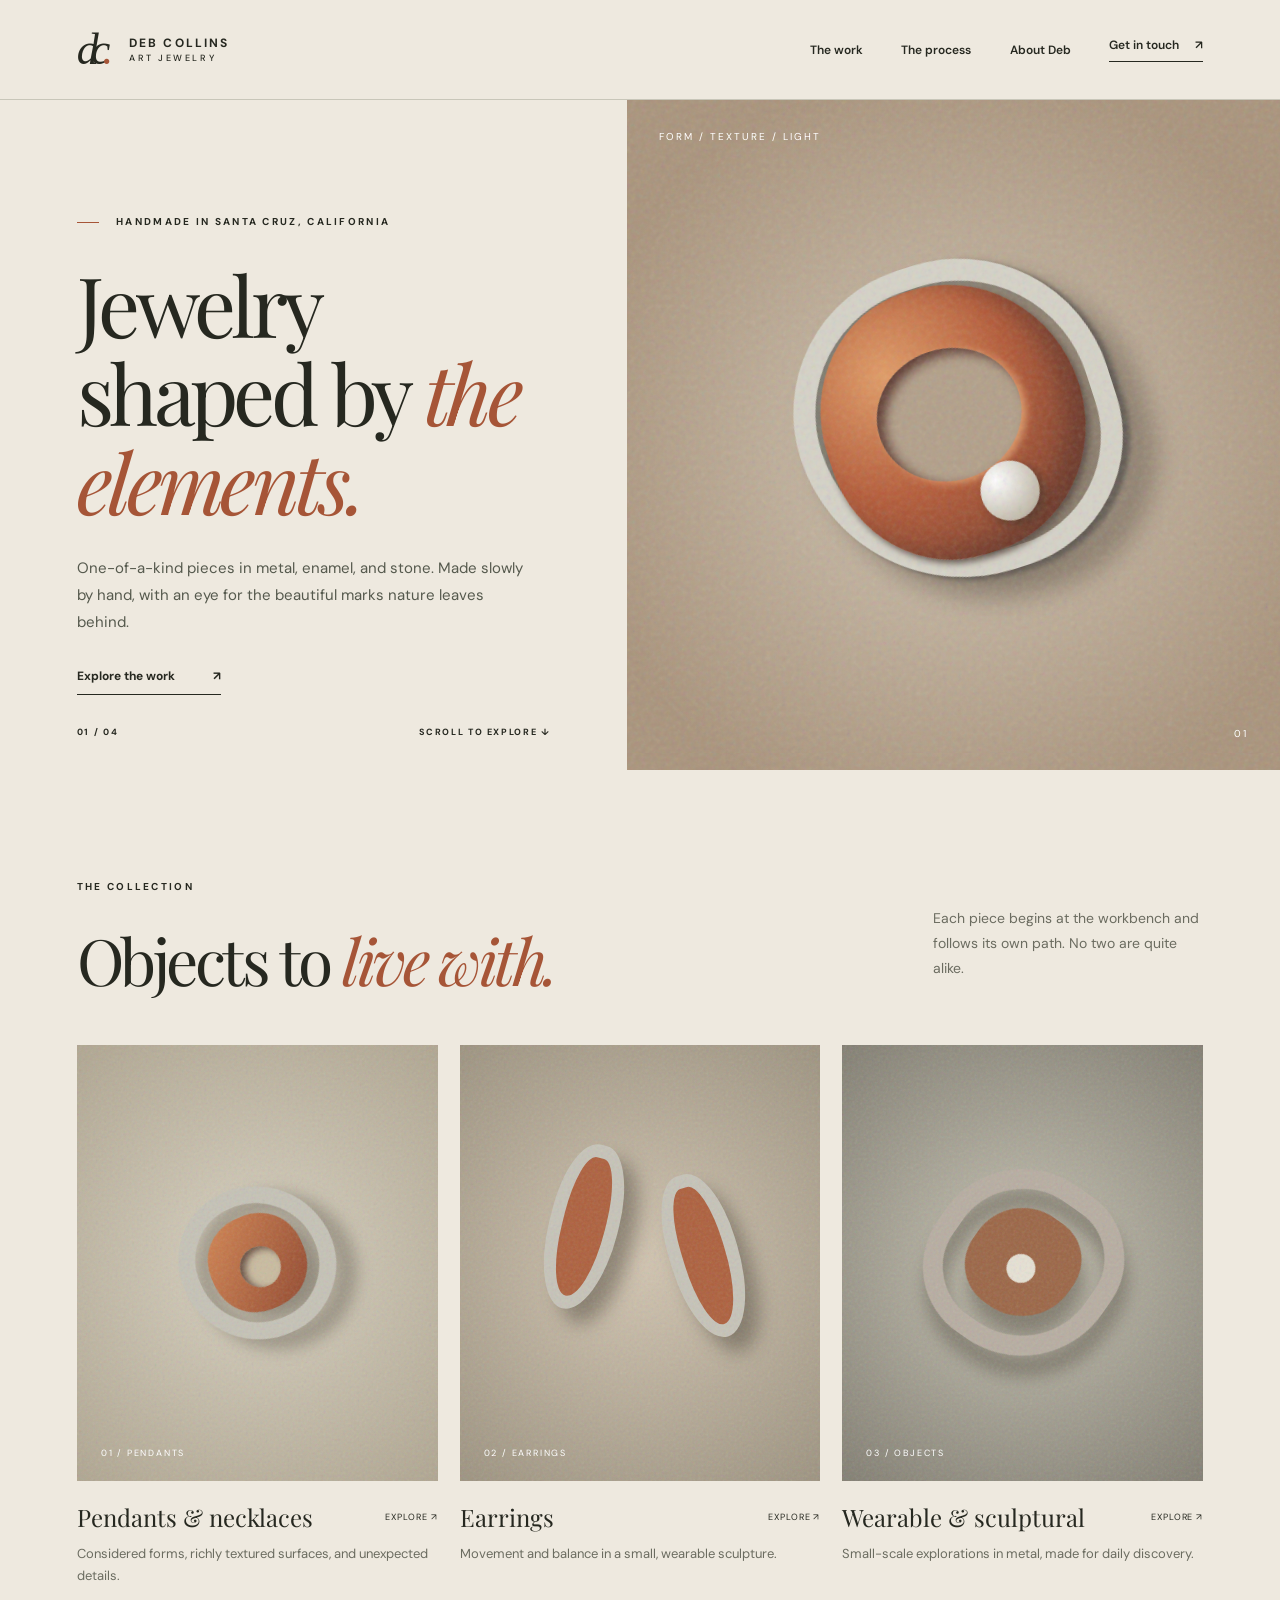
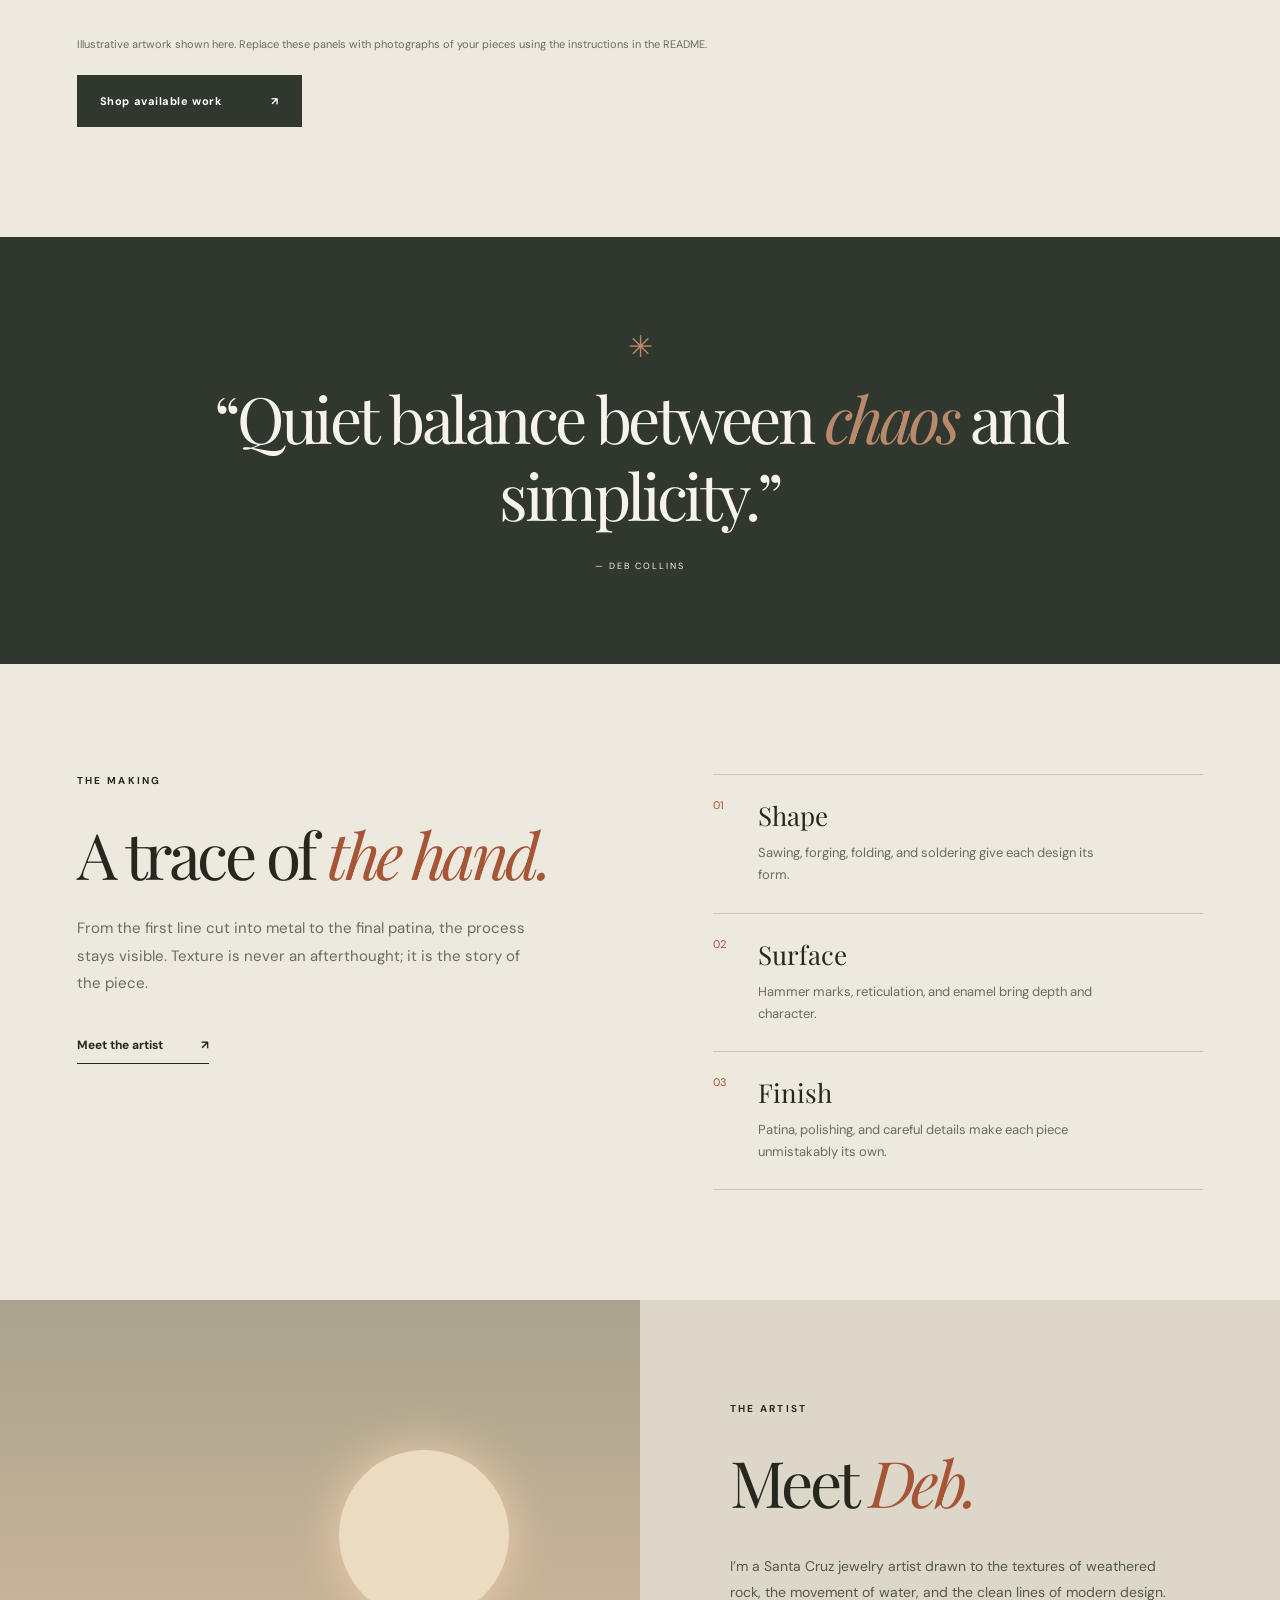
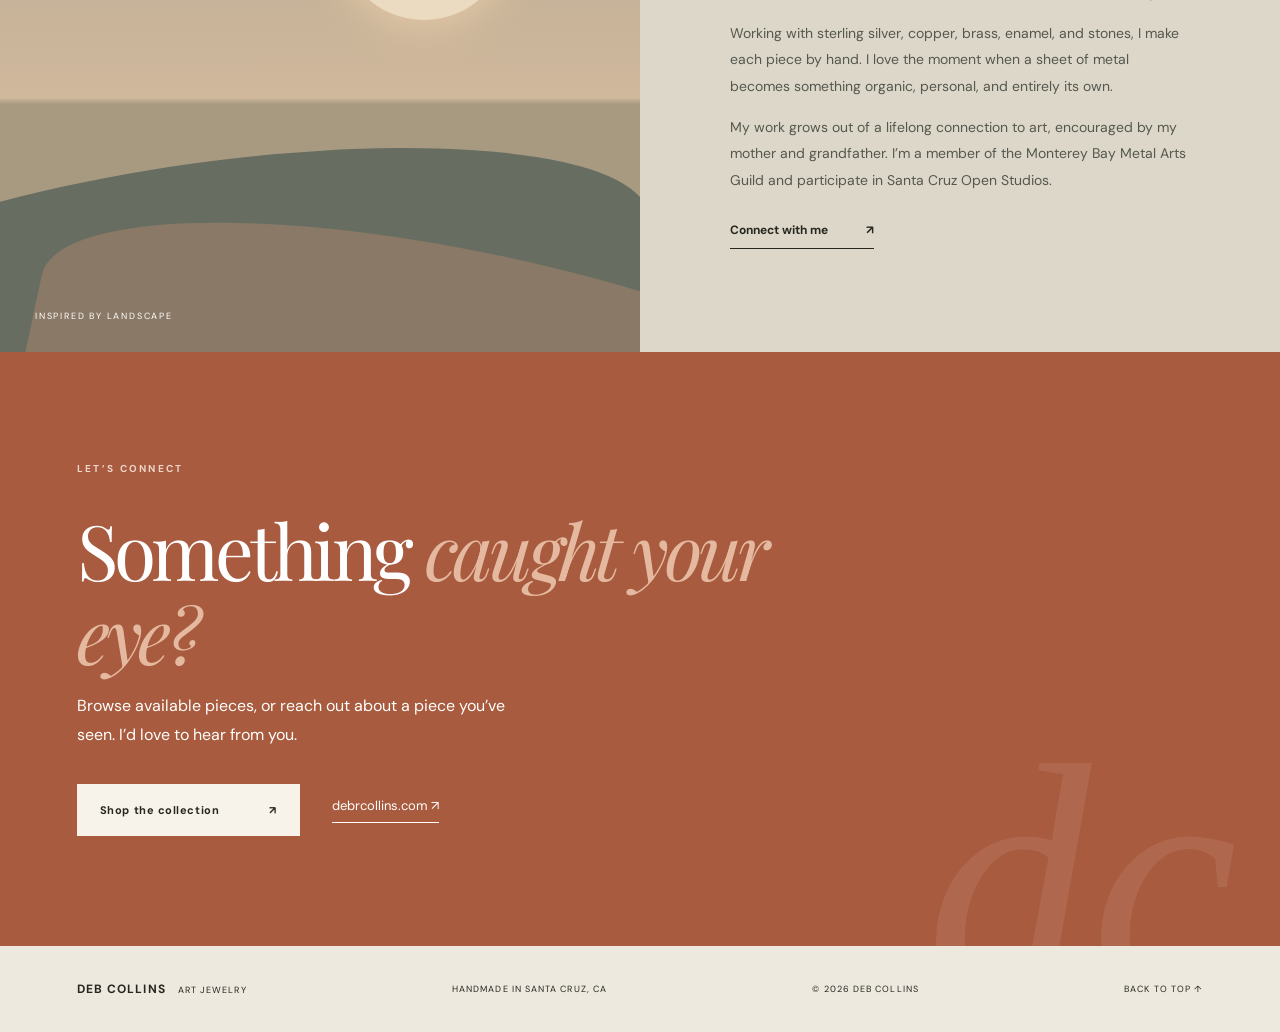
==== index.html @ 92c71ab5 "Add files via upload" ====
<!doctype html>
<html lang="en">
<head>
  <meta charset="utf-8">
  <meta name="viewport" content="width=device-width, initial-scale=1">
  <meta name="description" content="One-of-a-kind jewelry by Santa Cruz metalsmith Deb Collins. Hand-fabricated sterling silver, copper, brass, enamel, and stone.">
  <meta name="theme-color" content="#eee9df">
  <title>Deb Collins | Art Jewelry</title>
  <link rel="icon" href="assets/favicon.svg" type="image/svg+xml">
  <link rel="stylesheet" href="styles.css">
</head>
<body>
  <a class="skip" href="#main">Skip to content</a>
  <header class="site-header">
    <a class="brand" href="#top" aria-label="Deb Collins home"><span class="brand-mark">dc<span class="brand-dot">.</span></span><span class="brand-name">DEB COLLINS <small>ART JEWELRY</small></span></a>
    <button class="menu-toggle" type="button" aria-expanded="false" aria-controls="site-nav" aria-label="Open menu"><span></span><span></span></button>
    <nav id="site-nav" aria-label="Main navigation"><a href="#work">The work</a><a href="#process">The process</a><a href="#about">About Deb</a><a class="nav-contact" href="#contact">Get in touch <span aria-hidden="true">↗</span></a></nav>
  </header>

  <main id="main">
    <section id="top" class="hero" aria-labelledby="hero-title">
      <div class="hero-copy"><p class="eyebrow"><span class="tiny-line"></span> HANDMADE IN SANTA CRUZ, CALIFORNIA</p><h1 id="hero-title">Jewelry shaped by <em>the elements.</em></h1><p class="hero-description">One-of-a-kind pieces in metal, enamel, and stone. Made slowly by hand, with an eye for the beautiful marks nature leaves behind.</p><a class="text-link" href="#work">Explore the work <span aria-hidden="true">↗</span></a><div class="hero-index"><span>01 / 04</span><span>SCROLL TO EXPLORE ↓</span></div></div>
      <div class="hero-art" role="img" aria-label="Abstract illustration of a sculptural copper and silver pendant"><div class="art-caption">FORM / TEXTURE / LIGHT</div><div class="hero-sculpture"><span class="hero-ring"></span><span class="hero-disc"></span><span class="hero-cutout"></span><span class="hero-pearl"></span></div><span class="art-number">01</span></div>
    </section>

    <section id="work" class="work section-pad" aria-labelledby="work-title"><div class="section-heading"><div><p class="eyebrow">THE COLLECTION</p><h2 id="work-title">Objects to <em>live with.</em></h2></div><p>Each piece begins at the workbench and follows its own path. No two are quite alike.</p></div><div class="work-grid">
      <article class="work-card"><div class="work-image surface-one"><div class="jewel jewel-one" aria-hidden="true"><i></i><b></b></div><span class="image-label">01 / PENDANTS</span></div><div class="card-meta"><h3>Pendants & necklaces</h3><span>EXPLORE ↗</span></div><p>Considered forms, richly textured surfaces, and unexpected details.</p></article>
      <article class="work-card"><div class="work-image surface-two"><div class="jewel jewel-two" aria-hidden="true"><i></i><b></b></div><span class="image-label">02 / EARRINGS</span></div><div class="card-meta"><h3>Earrings</h3><span>EXPLORE ↗</span></div><p>Movement and balance in a small, wearable sculpture.</p></article>
      <article class="work-card"><div class="work-image surface-three"><div class="jewel jewel-three" aria-hidden="true"><i></i><b></b></div><span class="image-label">03 / OBJECTS</span></div><div class="card-meta"><h3>Wearable & sculptural</h3><span>EXPLORE ↗</span></div><p>Small-scale explorations in metal, made for daily discovery.</p></article>
    </div><p class="work-note">Illustrative artwork shown here. Replace these panels with photographs of your pieces using the instructions in the README.</p><a class="button button-dark" href="https://debrcollins.square.site/" target="_blank" rel="noopener noreferrer">Shop available work <span aria-hidden="true">↗</span></a></section>

    <section class="quote-band" aria-label="Artist perspective"><span class="asterisk" aria-hidden="true">✳</span><blockquote>“Quiet balance between <em>chaos</em> and simplicity.”</blockquote><span class="quote-credit">— DEB COLLINS</span></section>

    <section id="process" class="process section-pad" aria-labelledby="process-title"><div class="process-intro"><p class="eyebrow">THE MAKING</p><h2 id="process-title">A trace of <em>the hand.</em></h2><p>From the first line cut into metal to the final patina, the process stays visible. Texture is never an afterthought; it is the story of the piece.</p><a class="text-link" href="#about">Meet the artist <span aria-hidden="true">↗</span></a></div><div class="process-list"><div><span>01</span><h3>Shape</h3><p>Sawing, forging, folding, and soldering give each design its form.</p></div><div><span>02</span><h3>Surface</h3><p>Hammer marks, reticulation, and enamel bring depth and character.</p></div><div><span>03</span><h3>Finish</h3><p>Patina, polishing, and careful details make each piece unmistakably its own.</p></div></div></section>

    <section id="about" class="about" aria-labelledby="about-title"><div class="about-visual" role="img" aria-label="Abstract landscape inspired by the California coast"><div class="sun"></div><div class="land land-one"></div><div class="land land-two"></div><span>INSPIRED BY LANDSCAPE</span></div><div class="about-copy"><p class="eyebrow">THE ARTIST</p><h2 id="about-title">Meet <em>Deb.</em></h2><p>I’m a Santa Cruz jewelry artist drawn to the textures of weathered rock, the movement of water, and the clean lines of modern design.</p><p>Working with sterling silver, copper, brass, enamel, and stones, I make each piece by hand. I love the moment when a sheet of metal becomes something organic, personal, and entirely its own.</p><p>My work grows out of a lifelong connection to art, encouraged by my mother and grandfather. I’m a member of the Monterey Bay Metal Arts Guild and participate in Santa Cruz Open Studios.</p><a class="text-link" href="#contact">Connect with me <span aria-hidden="true">↗</span></a></div></section>

    <section id="contact" class="contact section-pad" aria-labelledby="contact-title"><p class="eyebrow">LET’S CONNECT</p><h2 id="contact-title">Something <em>caught your eye?</em></h2><p>Browse available pieces, or reach out about a piece you’ve seen. I’d love to hear from you.</p><div class="contact-actions"><a class="button button-light" href="https://debrcollins.square.site/" target="_blank" rel="noopener noreferrer">Shop the collection <span aria-hidden="true">↗</span></a><a class="contact-link" href="https://debrcollins.com/" target="_blank" rel="noopener noreferrer">debrcollins.com ↗</a></div><span class="contact-decor" aria-hidden="true">dc.</span></section>
  </main>
  <footer><a class="footer-brand" href="#top">DEB COLLINS <span>ART JEWELRY</span></a><span>HANDMADE IN SANTA CRUZ, CA</span><span>© <span id="year">2026</span> DEB COLLINS</span><a href="#top">BACK TO TOP ↑</a></footer>
  <script src="script.js" defer></script>
</body>
</html>
---- styles.css ----
@import url('https://fonts.googleapis.com/css2?family=DM+Sans:wght@400;500;600;700&family=Playfair+Display:ital,wght@0,400;0,500;1,400;1,500&display=swap');
:root{--paper:#eee9df;--cream:#f7f3eb;--ink:#262820;--muted:#6b6c60;--clay:#a65537;--dark:#30372e;--line:#c8c6b9}*{box-sizing:border-box}html{scroll-behavior:smooth}body{margin:0;background:var(--paper);color:var(--ink);font-family:'DM Sans',Arial,sans-serif}a{color:inherit;text-decoration:none}button{font:inherit}a:focus-visible,button:focus-visible{outline:3px solid var(--clay);outline-offset:4px}.skip{position:absolute;top:-100px;left:20px;background:white;padding:12px;z-index:20}.skip:focus{top:10px}.site-header{height:100px;display:flex;align-items:center;justify-content:space-between;padding:0 clamp(24px,6vw,100px);border-bottom:1px solid var(--line);position:relative;z-index:5}.brand{display:flex;align-items:center;gap:16px}.brand-mark{font-family:Georgia,serif;font-style:italic;font-size:44px;letter-spacing:-8px;line-height:1;padding-right:8px}.brand-dot{color:var(--clay)}.brand-name{font-size:12px;font-weight:700;letter-spacing:.17em;line-height:1.5}.brand-name small{display:block;font-size:9px;letter-spacing:.28em;font-weight:500}.site-header nav{display:flex;align-items:center;gap:clamp(20px,3vw,48px);font-size:12px;font-weight:600}.site-header nav a:hover,.text-link:hover{color:var(--clay)}.nav-contact{border-bottom:1px solid currentColor;padding-bottom:8px}.nav-contact span{margin-left:13px}.menu-toggle{display:none}.hero{min-height:670px;display:grid;grid-template-columns:49% 51%}.hero-copy{padding:clamp(70px,9vw,140px) clamp(24px,6vw,100px) 32px;display:flex;align-items:flex-start;flex-direction:column}.eyebrow{font-size:10px;font-weight:700;letter-spacing:.23em;margin:0 0 32px}.tiny-line{display:inline-block;width:22px;height:1px;background:var(--clay);vertical-align:middle;margin-right:13px}h1,h2,blockquote{font-family:'Playfair Display',Georgia,serif;font-weight:400;letter-spacing:-.055em}h1{font-size:clamp(58px,6.5vw,108px);line-height:1.06;margin:0 0 30px;max-width:750px}h1 em,h2 em,blockquote em{font-weight:400;color:var(--clay)}.hero-description{max-width:450px;line-height:1.8;font-size:15px;color:#55594d;margin:0 0 32px}.text-link{font-size:12px;font-weight:700;border-bottom:1px solid currentColor;padding-bottom:10px}.text-link span{margin-left:35px}.hero-index{margin-top:auto;width:100%;display:flex;justify-content:space-between;font-size:9px;letter-spacing:.18em;font-weight:700}.hero-art{background:#b9aa94;position:relative;overflow:hidden;min-height:650px;background-image:radial-gradient(circle at 50% 52%,#d0c4b2,#a9937b 80%)}.hero-art:after,.work-image:after{content:"";position:absolute;inset:0;opacity:.16;pointer-events:none;background-image:url("data:image/svg+xml,%3Csvg viewBox='0 0 200 200' xmlns='http://www.w3.org/2000/svg'%3E%3Cfilter id='n'%3E%3CfeTurbulence type='fractalNoise' baseFrequency='.65' numOctaves='3' stitchTiles='stitch'/%3E%3C/filter%3E%3Crect width='100%25' height='100%25' filter='url(%23n)'/%3E%3C/svg%3E")}.art-caption,.art-number{position:absolute;color:#fff;letter-spacing:.2em;font-size:10px;z-index:2}.art-caption{top:30px;left:32px}.art-number{right:32px;bottom:30px}.hero-sculpture{position:absolute;width:min(70%,500px);aspect-ratio:1;top:50%;left:50%;transform:translate(-50%,-48%) rotate(-18deg);filter:drop-shadow(18px 24px 14px #493e3280)}.hero-ring{position:absolute;width:70%;height:70%;border:22px solid #d5d2c7;border-radius:49% 51% 44% 56%;top:10%;left:17%;box-shadow:inset 5px 4px 8px #77776d,6px 5px 5px #615a52}.hero-disc{position:absolute;width:57%;height:60%;border-radius:48% 52% 50% 47%;background:radial-gradient(circle at 30% 27%,#e19b65,#b45a37 45%,#763d2b 87%);top:15%;left:23%;box-shadow:inset -18px -11px 25px #542b2480,2px 4px 7px #5a4b42}.hero-cutout{position:absolute;width:32%;height:29%;border-radius:50%;background:#b29f89;top:29%;left:35%;box-shadow:inset 6px 7px 12px #5b372e,4px 3px 8px #df9a69}.hero-pearl{position:absolute;width:13%;aspect-ratio:1;border-radius:50%;background:radial-gradient(circle at 32% 26%,#fff,#c2baaa 73%,#8c857b);top:57%;left:52%;box-shadow:4px 6px 8px #5b3828}.section-pad{padding:110px clamp(24px,6vw,100px)}.section-heading{display:flex;justify-content:space-between;align-items:end;gap:30px;margin-bottom:50px}.section-heading h2,.process h2,.about h2,.contact h2{font-size:clamp(47px,5vw,80px);line-height:1.1;margin:0}.section-heading>p{max-width:270px;line-height:1.8;color:var(--muted);font-size:14px}.work-grid{display:grid;grid-template-columns:repeat(3,1fr);gap:22px}.work-image{height:clamp(300px,34vw,490px);position:relative;overflow:hidden;display:grid;place-items:center}.surface-one{background:radial-gradient(circle,#d8d1c0,#afa590)}.surface-two{background:radial-gradient(circle,#d1c4b0,#9c927f)}.surface-three{background:radial-gradient(circle,#c6c2b2,#817d71)}.image-label{position:absolute;bottom:22px;left:24px;font-size:9px;letter-spacing:.2em;color:#fff;z-index:1}.jewel{position:relative;filter:drop-shadow(14px 15px 9px #3d372b70)}.jewel-one{width:43%;aspect-ratio:1;border:17px solid #c5c2b6;border-radius:47% 53% 48% 52%;transform:rotate(-24deg)}.jewel-one i{position:absolute;inset:10%;border-radius:46%;background:linear-gradient(135deg,#d48652,#8f442b)}.jewel-one b{position:absolute;top:37%;left:34%;width:34%;aspect-ratio:1;background:#c9bb9f;border-radius:50%;box-shadow:inset 4px 4px 7px #654b3e}.jewel-two{width:62%;height:55%;display:flex;justify-content:space-around}.jewel-two i,.jewel-two b{width:31%;height:70%;border:13px solid #c6c3b8;border-radius:48% 48% 55% 52%;transform:rotate(14deg);background:#ad5f3c}.jewel-two b{transform:rotate(-17deg) translateY(18%)}.jewel-three{width:52%;aspect-ratio:1;border:20px solid #b7ada1;border-radius:50% 40% 52% 42%;transform:rotate(35deg)}.jewel-three i{position:absolute;inset:13%;background:#9b6545;border-radius:50% 40% 52% 42%}.jewel-three b{position:absolute;width:20%;aspect-ratio:1;border-radius:50%;background:#e6e1d4;top:44%;left:41%}.card-meta{display:flex;justify-content:space-between;align-items:center;margin-top:20px;gap:8px}.card-meta h3{font-family:'Playfair Display',Georgia,serif;font-size:24px;font-weight:400;margin:0}.card-meta span{font-size:9px;letter-spacing:.1em;white-space:nowrap}.work-card>p{color:var(--muted);font-size:13px;line-height:1.7;margin:10px 0}.work-note{font-size:11px;color:var(--muted);margin:40px 0 24px}.button{display:inline-flex;gap:50px;align-items:center;justify-content:space-between;padding:19px 23px;font-size:11px;font-weight:700;letter-spacing:.05em;transition:transform .2s,background .2s}.button:hover{transform:translateY(-3px)}.button-dark{background:var(--dark);color:white}.quote-band{background:var(--dark);color:var(--cream);padding:90px 24px;text-align:center}.asterisk{font-size:30px;color:#bc8565}.quote-band blockquote{font-size:clamp(36px,5vw,72px);margin:14px auto 20px;max-width:900px;line-height:1.2}.quote-band em{color:#b8896a}.quote-credit{font-size:9px;letter-spacing:.22em}.process{display:grid;grid-template-columns:1fr 1fr;gap:13%}.process-intro>p:not(.eyebrow){max-width:460px;line-height:1.85;color:var(--muted);font-size:15px;margin:25px 0 35px}.process-list>div{display:grid;grid-template-columns:45px 1fr;border-bottom:1px solid var(--line);padding:23px 0 26px}.process-list>div:first-child{border-top:1px solid var(--line)}.process-list span{color:var(--clay);font-size:11px}.process-list h3{margin:0;font-family:'Playfair Display',Georgia,serif;font-size:26px;font-weight:400}.process-list p{grid-column:2;color:var(--muted);line-height:1.7;font-size:13px;max-width:340px;margin:9px 0 0}.about{display:grid;grid-template-columns:1fr 1fr;background:#ddd7c9;min-height:650px}.about-visual{position:relative;overflow:hidden;background:linear-gradient(#aaa38e 0%,#d0b89c 61%,#a79a81 62%)}.sun{position:absolute;width:170px;aspect-ratio:1;border-radius:50%;background:#ebdbc0;left:53%;top:23%;box-shadow:0 0 45px #edcfaa}.land{position:absolute;width:140%;height:35%;left:-20%;bottom:-8%;border-radius:50% 50% 0 0;transform:rotate(-8deg)}.land-one{background:#676e61;bottom:-6%;left:-38%}.land-two{background:#8b7967;bottom:-20%;left:5%;transform:rotate(12deg)}.about-visual span{position:absolute;bottom:30px;left:35px;color:white;letter-spacing:.2em;font-size:9px}.about-copy{padding:clamp(65px,8vw,120px) clamp(32px,7vw,110px)}.about-copy p:not(.eyebrow){font-size:14px;line-height:1.9;color:#55584e;max-width:490px}.about-copy h2{margin-bottom:35px}.about-copy .text-link{display:inline-block;margin-top:15px}.contact{position:relative;background:#a85b3e;color:#fff;overflow:hidden}.contact .eyebrow{color:#efd6ca}.contact h2{max-width:700px;font-size:clamp(55px,6vw,100px)}.contact h2 em{color:#e4b99f}.contact>p:not(.eyebrow){max-width:440px;line-height:1.8}.contact-actions{display:flex;gap:32px;align-items:center;margin-top:35px}.button-light{background:var(--cream);color:var(--ink)}.contact-link{font-size:13px;border-bottom:1px solid white;padding-bottom:8px}.contact-decor{position:absolute;font-family:Georgia,serif;font-size:330px;line-height:1;right:-40px;bottom:-100px;opacity:.08;font-style:italic;pointer-events:none}footer{display:flex;justify-content:space-between;align-items:center;gap:20px;padding:35px clamp(24px,6vw,100px);font-size:9px;letter-spacing:.12em;flex-wrap:wrap}footer a:hover{text-decoration:underline}.footer-brand{font-weight:700;font-size:12px}.footer-brand span{font-weight:400;font-size:9px;margin-left:8px}@media(max-width:850px){.site-header{height:78px}.menu-toggle{display:flex;width:42px;height:42px;background:none;border:0;flex-direction:column;justify-content:center;gap:6px;cursor:pointer}.menu-toggle span{height:2px;width:25px;background:var(--ink)}.site-header nav{display:none;position:absolute;top:78px;left:0;right:0;background:var(--paper);padding:25px;flex-direction:column;align-items:stretch;border-bottom:1px solid var(--line);gap:24px}.site-header nav.open{display:flex}.hero{grid-template-columns:1fr}.hero-copy{min-height:575px}.hero-art{min-height:510px}.work-grid{grid-template-columns:repeat(2,1fr)}.work-card:last-child{grid-column:1/-1;max-width:calc(50% - 11px)}.process{gap:8%}.about-copy{padding:65px 35px}}@media(max-width:600px){.site-header{padding:0 22px}.hero-copy{min-height:565px;padding:75px 25px 25px}.hero-art{min-height:430px}.hero-ring{border-width:15px}.section-pad{padding:75px 24px}.section-heading{display:block}.section-heading>p{margin-top:20px}.work-grid{display:block}.work-card{margin-bottom:36px}.work-card:last-child{max-width:none}.work-image{height:390px}.process,.about{grid-template-columns:1fr}.process-list{margin-top:45px}.about-visual{min-height:420px}.about-copy{padding:75px 25px}.contact-actions{align-items:flex-start;flex-direction:column;gap:24px}.contact-decor{font-size:200px;right:-30px;bottom:-60px}footer{display:grid;grid-template-columns:1fr 1fr;gap:26px}.hero-index{font-size:8px}}@media(prefers-reduced-motion:reduce){html{scroll-behavior:auto}.button{transition:none}}
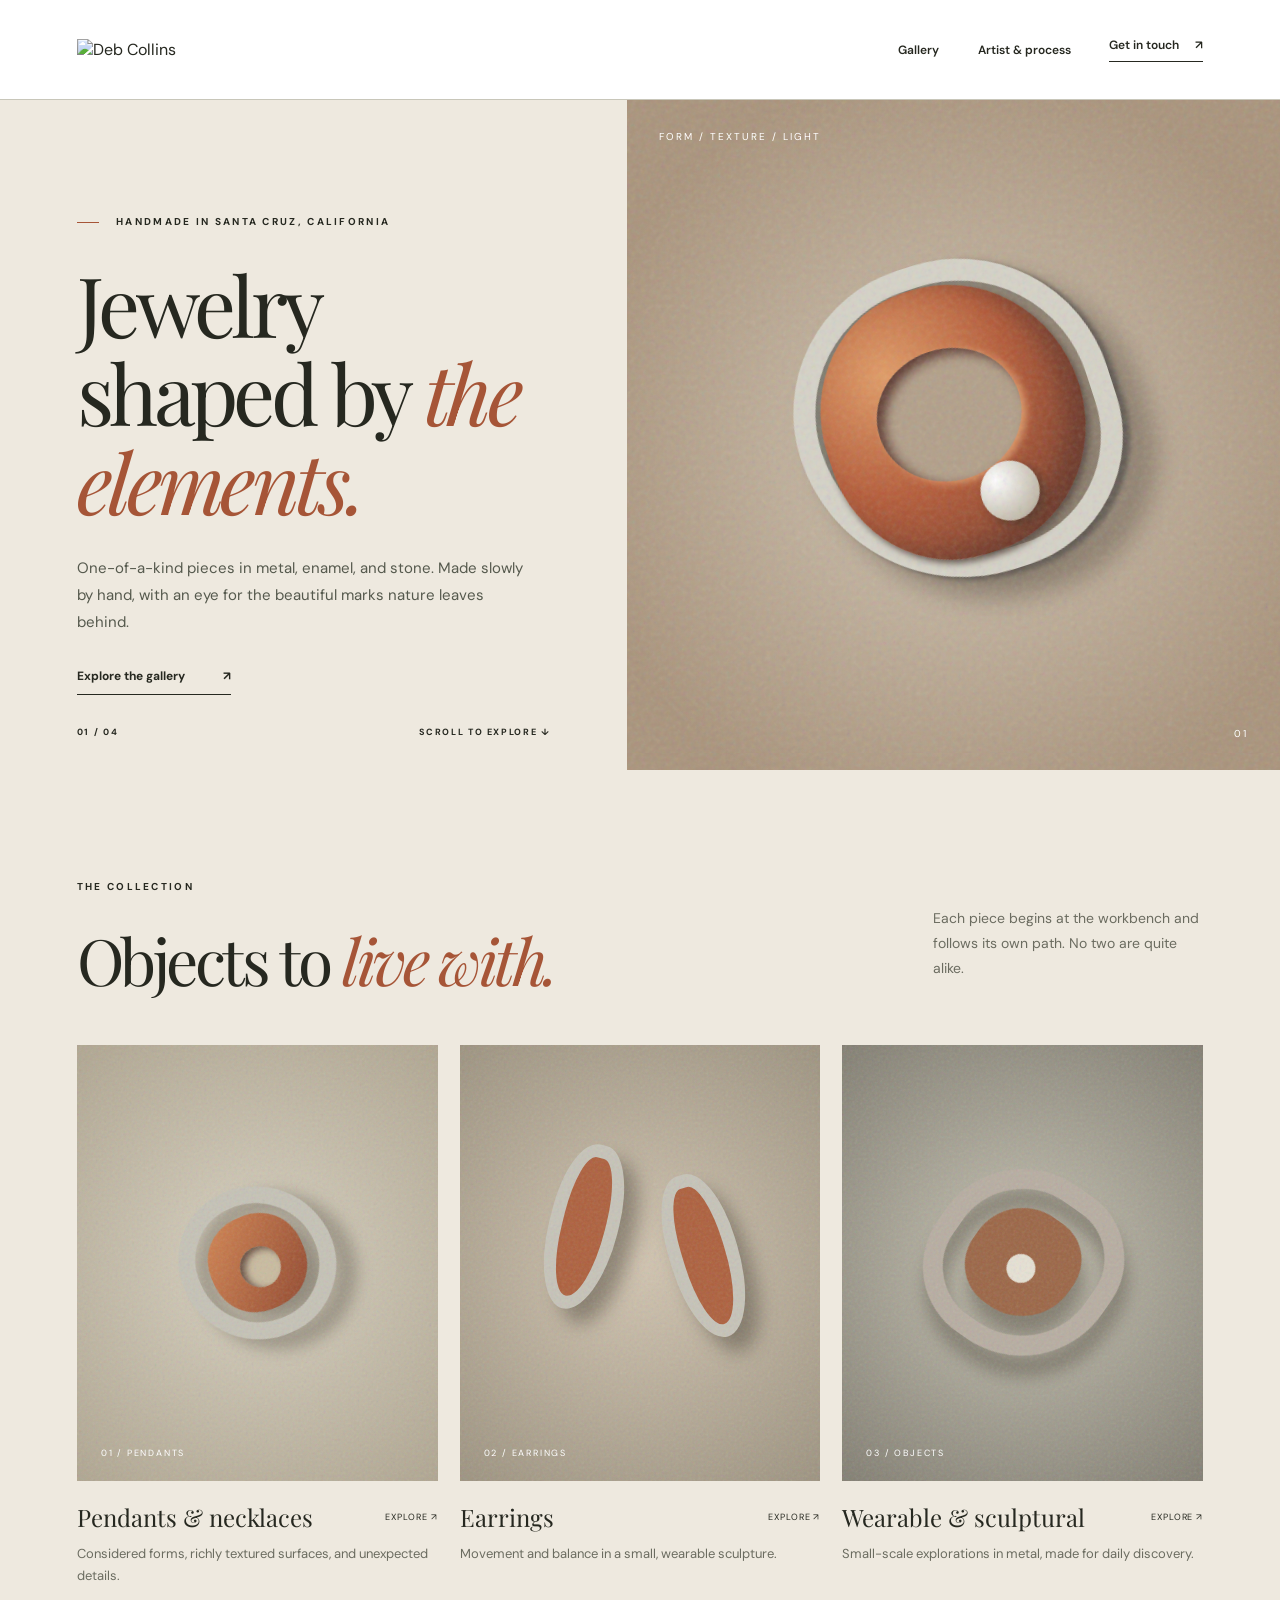
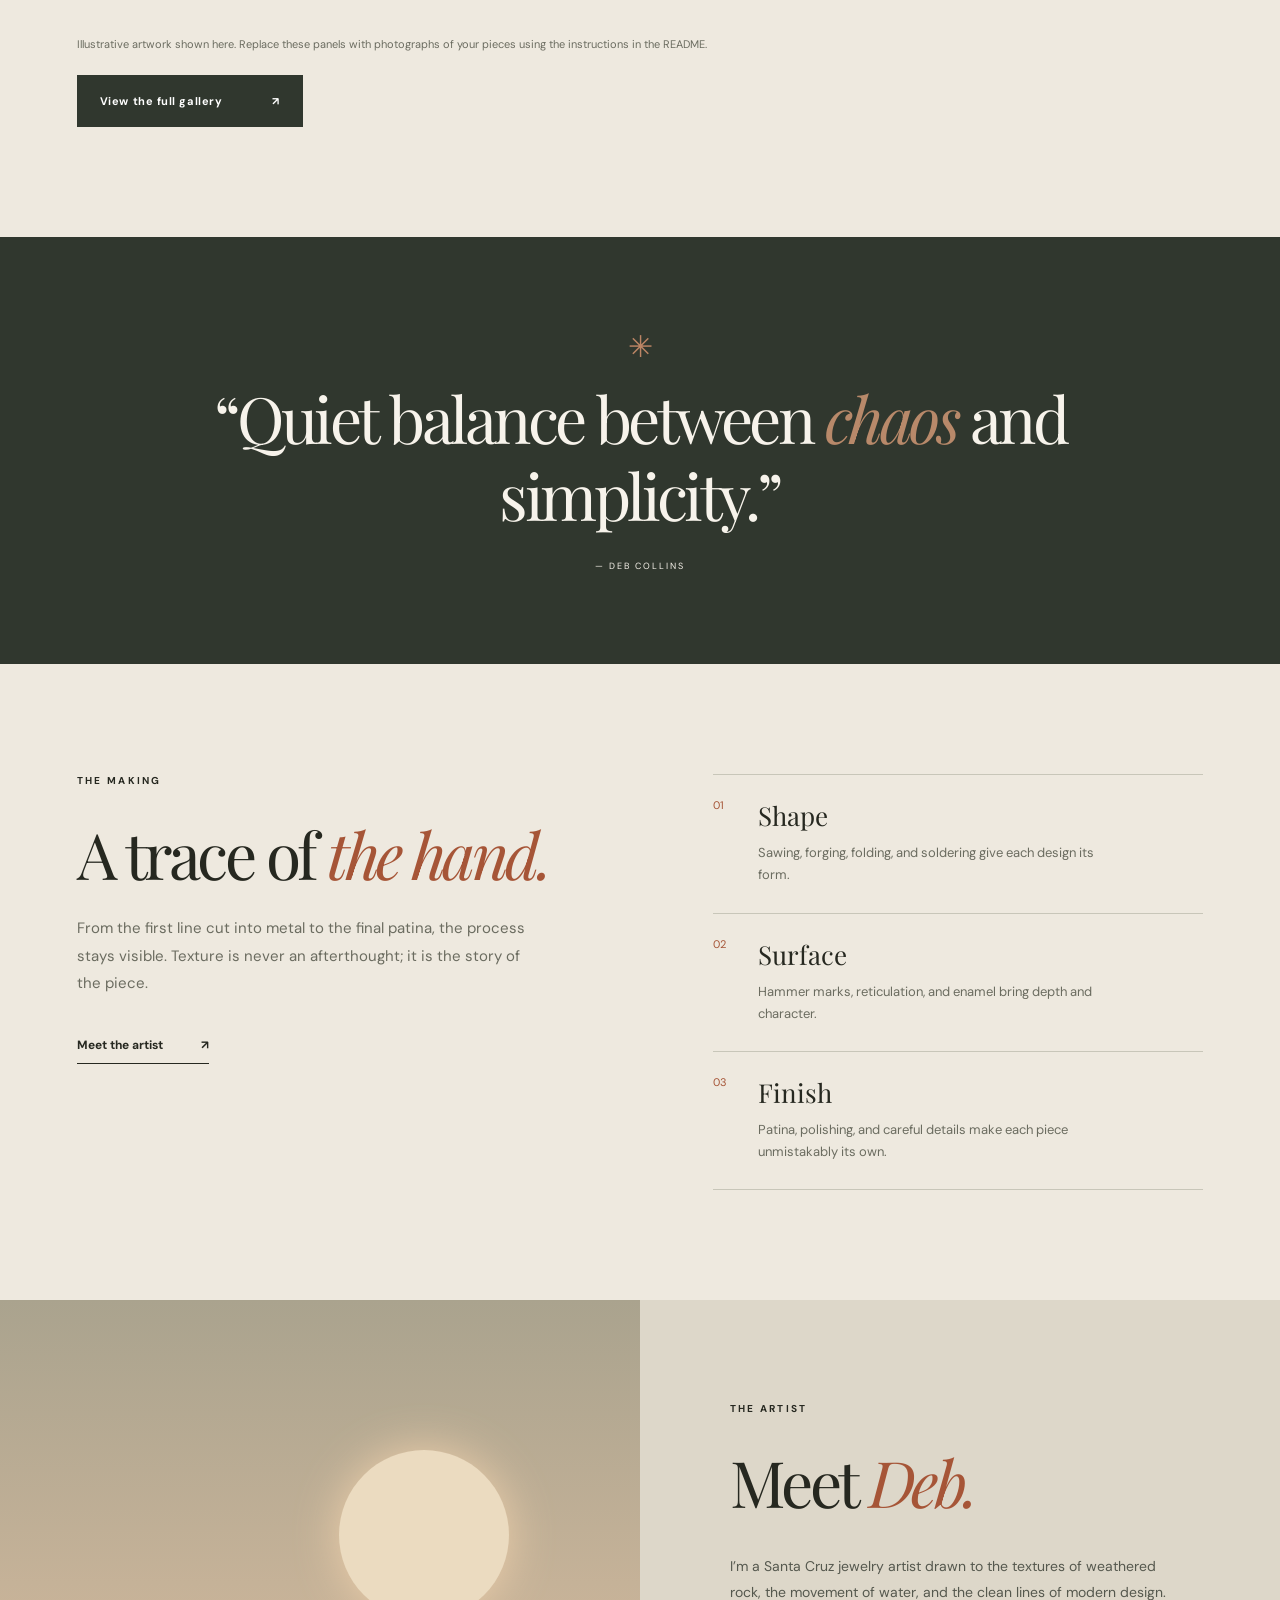
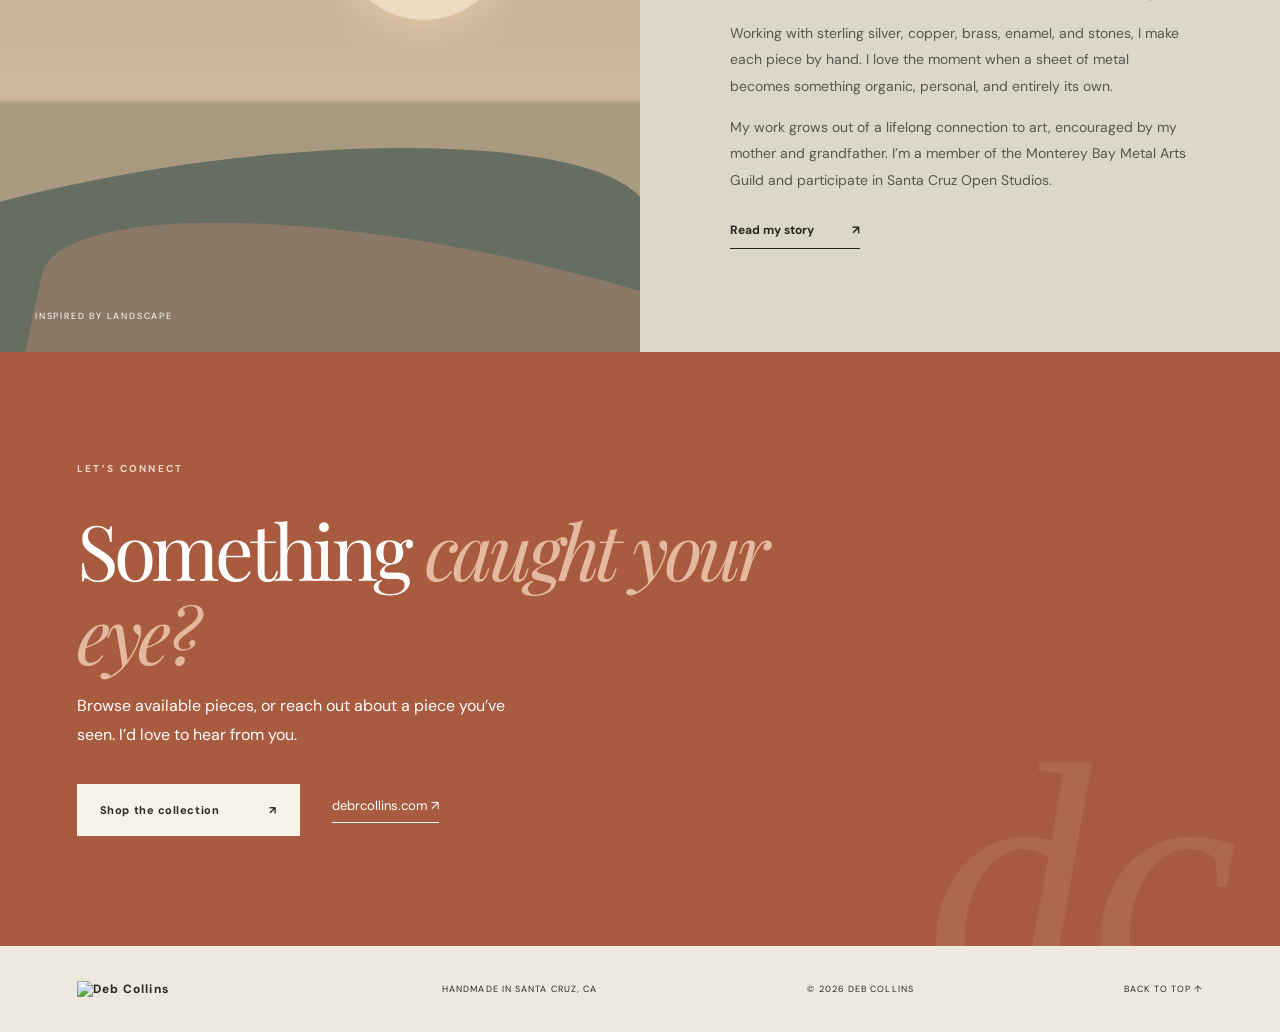
==== commit 86f00dba: "Add files via upload" ====
--- a/index.html
+++ b/index.html
@@ -6,20 +6,20 @@
   <meta name="description" content="One-of-a-kind jewelry by Santa Cruz metalsmith Deb Collins. Hand-fabricated sterling silver, copper, brass, enamel, and stone.">
   <meta name="theme-color" content="#eee9df">
   <title>Deb Collins | Art Jewelry</title>
-  <link rel="icon" href="assets/favicon.svg" type="image/svg+xml">
+  <link rel="icon" href="assets/logo.png" type="image/png">
   <link rel="stylesheet" href="styles.css">
 </head>
 <body>
   <a class="skip" href="#main">Skip to content</a>
   <header class="site-header">
-    <a class="brand" href="#top" aria-label="Deb Collins home"><span class="brand-mark">dc<span class="brand-dot">.</span></span><span class="brand-name">DEB COLLINS <small>ART JEWELRY</small></span></a>
+    <a class="brand" href="#top" aria-label="Deb Collins home"><img class="brand-logo" src="assets/longlog.png" alt="Deb Collins"></a>
     <button class="menu-toggle" type="button" aria-expanded="false" aria-controls="site-nav" aria-label="Open menu"><span></span><span></span></button>
-    <nav id="site-nav" aria-label="Main navigation"><a href="#work">The work</a><a href="#process">The process</a><a href="#about">About Deb</a><a class="nav-contact" href="#contact">Get in touch <span aria-hidden="true">↗</span></a></nav>
+    <nav id="site-nav" aria-label="Main navigation"><a href="gallery.html">Gallery</a><a href="artist.html">Artist &amp; process</a><a class="nav-contact" href="#contact">Get in touch <span aria-hidden="true">↗</span></a></nav>
   </header>
 
   <main id="main">
     <section id="top" class="hero" aria-labelledby="hero-title">
-      <div class="hero-copy"><p class="eyebrow"><span class="tiny-line"></span> HANDMADE IN SANTA CRUZ, CALIFORNIA</p><h1 id="hero-title">Jewelry shaped by <em>the elements.</em></h1><p class="hero-description">One-of-a-kind pieces in metal, enamel, and stone. Made slowly by hand, with an eye for the beautiful marks nature leaves behind.</p><a class="text-link" href="#work">Explore the work <span aria-hidden="true">↗</span></a><div class="hero-index"><span>01 / 04</span><span>SCROLL TO EXPLORE ↓</span></div></div>
+      <div class="hero-copy"><p class="eyebrow"><span class="tiny-line"></span> HANDMADE IN SANTA CRUZ, CALIFORNIA</p><h1 id="hero-title">Jewelry shaped by <em>the elements.</em></h1><p class="hero-description">One-of-a-kind pieces in metal, enamel, and stone. Made slowly by hand, with an eye for the beautiful marks nature leaves behind.</p><a class="text-link" href="gallery.html">Explore the gallery <span aria-hidden="true">↗</span></a><div class="hero-index"><span>01 / 04</span><span>SCROLL TO EXPLORE ↓</span></div></div>
       <div class="hero-art" role="img" aria-label="Abstract illustration of a sculptural copper and silver pendant"><div class="art-caption">FORM / TEXTURE / LIGHT</div><div class="hero-sculpture"><span class="hero-ring"></span><span class="hero-disc"></span><span class="hero-cutout"></span><span class="hero-pearl"></span></div><span class="art-number">01</span></div>
     </section>
 
@@ -27,17 +27,17 @@
       <article class="work-card"><div class="work-image surface-one"><div class="jewel jewel-one" aria-hidden="true"><i></i><b></b></div><span class="image-label">01 / PENDANTS</span></div><div class="card-meta"><h3>Pendants & necklaces</h3><span>EXPLORE ↗</span></div><p>Considered forms, richly textured surfaces, and unexpected details.</p></article>
       <article class="work-card"><div class="work-image surface-two"><div class="jewel jewel-two" aria-hidden="true"><i></i><b></b></div><span class="image-label">02 / EARRINGS</span></div><div class="card-meta"><h3>Earrings</h3><span>EXPLORE ↗</span></div><p>Movement and balance in a small, wearable sculpture.</p></article>
       <article class="work-card"><div class="work-image surface-three"><div class="jewel jewel-three" aria-hidden="true"><i></i><b></b></div><span class="image-label">03 / OBJECTS</span></div><div class="card-meta"><h3>Wearable & sculptural</h3><span>EXPLORE ↗</span></div><p>Small-scale explorations in metal, made for daily discovery.</p></article>
-    </div><p class="work-note">Illustrative artwork shown here. Replace these panels with photographs of your pieces using the instructions in the README.</p><a class="button button-dark" href="https://debrcollins.square.site/" target="_blank" rel="noopener noreferrer">Shop available work <span aria-hidden="true">↗</span></a></section>
+    </div><p class="work-note">Illustrative artwork shown here. Replace these panels with photographs of your pieces using the instructions in the README.</p><a class="button button-dark" href="gallery.html" target="_blank" rel="noopener noreferrer">View the full gallery <span aria-hidden="true">↗</span></a></section>
 
     <section class="quote-band" aria-label="Artist perspective"><span class="asterisk" aria-hidden="true">✳</span><blockquote>“Quiet balance between <em>chaos</em> and simplicity.”</blockquote><span class="quote-credit">— DEB COLLINS</span></section>
 
-    <section id="process" class="process section-pad" aria-labelledby="process-title"><div class="process-intro"><p class="eyebrow">THE MAKING</p><h2 id="process-title">A trace of <em>the hand.</em></h2><p>From the first line cut into metal to the final patina, the process stays visible. Texture is never an afterthought; it is the story of the piece.</p><a class="text-link" href="#about">Meet the artist <span aria-hidden="true">↗</span></a></div><div class="process-list"><div><span>01</span><h3>Shape</h3><p>Sawing, forging, folding, and soldering give each design its form.</p></div><div><span>02</span><h3>Surface</h3><p>Hammer marks, reticulation, and enamel bring depth and character.</p></div><div><span>03</span><h3>Finish</h3><p>Patina, polishing, and careful details make each piece unmistakably its own.</p></div></div></section>
+    <section id="process" class="process section-pad" aria-labelledby="process-title"><div class="process-intro"><p class="eyebrow">THE MAKING</p><h2 id="process-title">A trace of <em>the hand.</em></h2><p>From the first line cut into metal to the final patina, the process stays visible. Texture is never an afterthought; it is the story of the piece.</p><a class="text-link" href="artist.html">Meet the artist <span aria-hidden="true">↗</span></a></div><div class="process-list"><div><span>01</span><h3>Shape</h3><p>Sawing, forging, folding, and soldering give each design its form.</p></div><div><span>02</span><h3>Surface</h3><p>Hammer marks, reticulation, and enamel bring depth and character.</p></div><div><span>03</span><h3>Finish</h3><p>Patina, polishing, and careful details make each piece unmistakably its own.</p></div></div></section>
 
-    <section id="about" class="about" aria-labelledby="about-title"><div class="about-visual" role="img" aria-label="Abstract landscape inspired by the California coast"><div class="sun"></div><div class="land land-one"></div><div class="land land-two"></div><span>INSPIRED BY LANDSCAPE</span></div><div class="about-copy"><p class="eyebrow">THE ARTIST</p><h2 id="about-title">Meet <em>Deb.</em></h2><p>I’m a Santa Cruz jewelry artist drawn to the textures of weathered rock, the movement of water, and the clean lines of modern design.</p><p>Working with sterling silver, copper, brass, enamel, and stones, I make each piece by hand. I love the moment when a sheet of metal becomes something organic, personal, and entirely its own.</p><p>My work grows out of a lifelong connection to art, encouraged by my mother and grandfather. I’m a member of the Monterey Bay Metal Arts Guild and participate in Santa Cruz Open Studios.</p><a class="text-link" href="#contact">Connect with me <span aria-hidden="true">↗</span></a></div></section>
+    <section id="about" class="about" aria-labelledby="about-title"><div class="about-visual" role="img" aria-label="Abstract landscape inspired by the California coast"><div class="sun"></div><div class="land land-one"></div><div class="land land-two"></div><span>INSPIRED BY LANDSCAPE</span></div><div class="about-copy"><p class="eyebrow">THE ARTIST</p><h2 id="about-title">Meet <em>Deb.</em></h2><p>I’m a Santa Cruz jewelry artist drawn to the textures of weathered rock, the movement of water, and the clean lines of modern design.</p><p>Working with sterling silver, copper, brass, enamel, and stones, I make each piece by hand. I love the moment when a sheet of metal becomes something organic, personal, and entirely its own.</p><p>My work grows out of a lifelong connection to art, encouraged by my mother and grandfather. I’m a member of the Monterey Bay Metal Arts Guild and participate in Santa Cruz Open Studios.</p><a class="text-link" href="artist.html">Read my story <span aria-hidden="true">↗</span></a></div></section>
 
     <section id="contact" class="contact section-pad" aria-labelledby="contact-title"><p class="eyebrow">LET’S CONNECT</p><h2 id="contact-title">Something <em>caught your eye?</em></h2><p>Browse available pieces, or reach out about a piece you’ve seen. I’d love to hear from you.</p><div class="contact-actions"><a class="button button-light" href="https://debrcollins.square.site/" target="_blank" rel="noopener noreferrer">Shop the collection <span aria-hidden="true">↗</span></a><a class="contact-link" href="https://debrcollins.com/" target="_blank" rel="noopener noreferrer">debrcollins.com ↗</a></div><span class="contact-decor" aria-hidden="true">dc.</span></section>
   </main>
-  <footer><a class="footer-brand" href="#top">DEB COLLINS <span>ART JEWELRY</span></a><span>HANDMADE IN SANTA CRUZ, CA</span><span>© <span id="year">2026</span> DEB COLLINS</span><a href="#top">BACK TO TOP ↑</a></footer>
+  <footer><a class="footer-brand" href="#top"><img src="assets/longlog.png" alt="Deb Collins"></a><span>HANDMADE IN SANTA CRUZ, CA</span><span>© <span id="year">2026</span> DEB COLLINS</span><a href="#top">BACK TO TOP ↑</a></footer>
   <script src="script.js" defer></script>
 </body>
 </html>
--- a/styles.css
+++ b/styles.css
@@ -1,2 +1,4 @@
 @import url('https://fonts.googleapis.com/css2?family=DM+Sans:wght@400;500;600;700&family=Playfair+Display:ital,wght@0,400;0,500;1,400;1,500&display=swap');
 :root{--paper:#eee9df;--cream:#f7f3eb;--ink:#262820;--muted:#6b6c60;--clay:#a65537;--dark:#30372e;--line:#c8c6b9}*{box-sizing:border-box}html{scroll-behavior:smooth}body{margin:0;background:var(--paper);color:var(--ink);font-family:'DM Sans',Arial,sans-serif}a{color:inherit;text-decoration:none}button{font:inherit}a:focus-visible,button:focus-visible{outline:3px solid var(--clay);outline-offset:4px}.skip{position:absolute;top:-100px;left:20px;background:white;padding:12px;z-index:20}.skip:focus{top:10px}.site-header{height:100px;display:flex;align-items:center;justify-content:space-between;padding:0 clamp(24px,6vw,100px);border-bottom:1px solid var(--line);position:relative;z-index:5}.brand{display:flex;align-items:center;gap:16px}.brand-mark{font-family:Georgia,serif;font-style:italic;font-size:44px;letter-spacing:-8px;line-height:1;padding-right:8px}.brand-dot{color:var(--clay)}.brand-name{font-size:12px;font-weight:700;letter-spacing:.17em;line-height:1.5}.brand-name small{display:block;font-size:9px;letter-spacing:.28em;font-weight:500}.site-header nav{display:flex;align-items:center;gap:clamp(20px,3vw,48px);font-size:12px;font-weight:600}.site-header nav a:hover,.text-link:hover{color:var(--clay)}.nav-contact{border-bottom:1px solid currentColor;padding-bottom:8px}.nav-contact span{margin-left:13px}.menu-toggle{display:none}.hero{min-height:670px;display:grid;grid-template-columns:49% 51%}.hero-copy{padding:clamp(70px,9vw,140px) clamp(24px,6vw,100px) 32px;display:flex;align-items:flex-start;flex-direction:column}.eyebrow{font-size:10px;font-weight:700;letter-spacing:.23em;margin:0 0 32px}.tiny-line{display:inline-block;width:22px;height:1px;background:var(--clay);vertical-align:middle;margin-right:13px}h1,h2,blockquote{font-family:'Playfair Display',Georgia,serif;font-weight:400;letter-spacing:-.055em}h1{font-size:clamp(58px,6.5vw,108px);line-height:1.06;margin:0 0 30px;max-width:750px}h1 em,h2 em,blockquote em{font-weight:400;color:var(--clay)}.hero-description{max-width:450px;line-height:1.8;font-size:15px;color:#55594d;margin:0 0 32px}.text-link{font-size:12px;font-weight:700;border-bottom:1px solid currentColor;padding-bottom:10px}.text-link span{margin-left:35px}.hero-index{margin-top:auto;width:100%;display:flex;justify-content:space-between;font-size:9px;letter-spacing:.18em;font-weight:700}.hero-art{background:#b9aa94;position:relative;overflow:hidden;min-height:650px;background-image:radial-gradient(circle at 50% 52%,#d0c4b2,#a9937b 80%)}.hero-art:after,.work-image:after{content:"";position:absolute;inset:0;opacity:.16;pointer-events:none;background-image:url("data:image/svg+xml,%3Csvg viewBox='0 0 200 200' xmlns='http://www.w3.org/2000/svg'%3E%3Cfilter id='n'%3E%3CfeTurbulence type='fractalNoise' baseFrequency='.65' numOctaves='3' stitchTiles='stitch'/%3E%3C/filter%3E%3Crect width='100%25' height='100%25' filter='url(%23n)'/%3E%3C/svg%3E")}.art-caption,.art-number{position:absolute;color:#fff;letter-spacing:.2em;font-size:10px;z-index:2}.art-caption{top:30px;left:32px}.art-number{right:32px;bottom:30px}.hero-sculpture{position:absolute;width:min(70%,500px);aspect-ratio:1;top:50%;left:50%;transform:translate(-50%,-48%) rotate(-18deg);filter:drop-shadow(18px 24px 14px #493e3280)}.hero-ring{position:absolute;width:70%;height:70%;border:22px solid #d5d2c7;border-radius:49% 51% 44% 56%;top:10%;left:17%;box-shadow:inset 5px 4px 8px #77776d,6px 5px 5px #615a52}.hero-disc{position:absolute;width:57%;height:60%;border-radius:48% 52% 50% 47%;background:radial-gradient(circle at 30% 27%,#e19b65,#b45a37 45%,#763d2b 87%);top:15%;left:23%;box-shadow:inset -18px -11px 25px #542b2480,2px 4px 7px #5a4b42}.hero-cutout{position:absolute;width:32%;height:29%;border-radius:50%;background:#b29f89;top:29%;left:35%;box-shadow:inset 6px 7px 12px #5b372e,4px 3px 8px #df9a69}.hero-pearl{position:absolute;width:13%;aspect-ratio:1;border-radius:50%;background:radial-gradient(circle at 32% 26%,#fff,#c2baaa 73%,#8c857b);top:57%;left:52%;box-shadow:4px 6px 8px #5b3828}.section-pad{padding:110px clamp(24px,6vw,100px)}.section-heading{display:flex;justify-content:space-between;align-items:end;gap:30px;margin-bottom:50px}.section-heading h2,.process h2,.about h2,.contact h2{font-size:clamp(47px,5vw,80px);line-height:1.1;margin:0}.section-heading>p{max-width:270px;line-height:1.8;color:var(--muted);font-size:14px}.work-grid{display:grid;grid-template-columns:repeat(3,1fr);gap:22px}.work-image{height:clamp(300px,34vw,490px);position:relative;overflow:hidden;display:grid;place-items:center}.surface-one{background:radial-gradient(circle,#d8d1c0,#afa590)}.surface-two{background:radial-gradient(circle,#d1c4b0,#9c927f)}.surface-three{background:radial-gradient(circle,#c6c2b2,#817d71)}.image-label{position:absolute;bottom:22px;left:24px;font-size:9px;letter-spacing:.2em;color:#fff;z-index:1}.jewel{position:relative;filter:drop-shadow(14px 15px 9px #3d372b70)}.jewel-one{width:43%;aspect-ratio:1;border:17px solid #c5c2b6;border-radius:47% 53% 48% 52%;transform:rotate(-24deg)}.jewel-one i{position:absolute;inset:10%;border-radius:46%;background:linear-gradient(135deg,#d48652,#8f442b)}.jewel-one b{position:absolute;top:37%;left:34%;width:34%;aspect-ratio:1;background:#c9bb9f;border-radius:50%;box-shadow:inset 4px 4px 7px #654b3e}.jewel-two{width:62%;height:55%;display:flex;justify-content:space-around}.jewel-two i,.jewel-two b{width:31%;height:70%;border:13px solid #c6c3b8;border-radius:48% 48% 55% 52%;transform:rotate(14deg);background:#ad5f3c}.jewel-two b{transform:rotate(-17deg) translateY(18%)}.jewel-three{width:52%;aspect-ratio:1;border:20px solid #b7ada1;border-radius:50% 40% 52% 42%;transform:rotate(35deg)}.jewel-three i{position:absolute;inset:13%;background:#9b6545;border-radius:50% 40% 52% 42%}.jewel-three b{position:absolute;width:20%;aspect-ratio:1;border-radius:50%;background:#e6e1d4;top:44%;left:41%}.card-meta{display:flex;justify-content:space-between;align-items:center;margin-top:20px;gap:8px}.card-meta h3{font-family:'Playfair Display',Georgia,serif;font-size:24px;font-weight:400;margin:0}.card-meta span{font-size:9px;letter-spacing:.1em;white-space:nowrap}.work-card>p{color:var(--muted);font-size:13px;line-height:1.7;margin:10px 0}.work-note{font-size:11px;color:var(--muted);margin:40px 0 24px}.button{display:inline-flex;gap:50px;align-items:center;justify-content:space-between;padding:19px 23px;font-size:11px;font-weight:700;letter-spacing:.05em;transition:transform .2s,background .2s}.button:hover{transform:translateY(-3px)}.button-dark{background:var(--dark);color:white}.quote-band{background:var(--dark);color:var(--cream);padding:90px 24px;text-align:center}.asterisk{font-size:30px;color:#bc8565}.quote-band blockquote{font-size:clamp(36px,5vw,72px);margin:14px auto 20px;max-width:900px;line-height:1.2}.quote-band em{color:#b8896a}.quote-credit{font-size:9px;letter-spacing:.22em}.process{display:grid;grid-template-columns:1fr 1fr;gap:13%}.process-intro>p:not(.eyebrow){max-width:460px;line-height:1.85;color:var(--muted);font-size:15px;margin:25px 0 35px}.process-list>div{display:grid;grid-template-columns:45px 1fr;border-bottom:1px solid var(--line);padding:23px 0 26px}.process-list>div:first-child{border-top:1px solid var(--line)}.process-list span{color:var(--clay);font-size:11px}.process-list h3{margin:0;font-family:'Playfair Display',Georgia,serif;font-size:26px;font-weight:400}.process-list p{grid-column:2;color:var(--muted);line-height:1.7;font-size:13px;max-width:340px;margin:9px 0 0}.about{display:grid;grid-template-columns:1fr 1fr;background:#ddd7c9;min-height:650px}.about-visual{position:relative;overflow:hidden;background:linear-gradient(#aaa38e 0%,#d0b89c 61%,#a79a81 62%)}.sun{position:absolute;width:170px;aspect-ratio:1;border-radius:50%;background:#ebdbc0;left:53%;top:23%;box-shadow:0 0 45px #edcfaa}.land{position:absolute;width:140%;height:35%;left:-20%;bottom:-8%;border-radius:50% 50% 0 0;transform:rotate(-8deg)}.land-one{background:#676e61;bottom:-6%;left:-38%}.land-two{background:#8b7967;bottom:-20%;left:5%;transform:rotate(12deg)}.about-visual span{position:absolute;bottom:30px;left:35px;color:white;letter-spacing:.2em;font-size:9px}.about-copy{padding:clamp(65px,8vw,120px) clamp(32px,7vw,110px)}.about-copy p:not(.eyebrow){font-size:14px;line-height:1.9;color:#55584e;max-width:490px}.about-copy h2{margin-bottom:35px}.about-copy .text-link{display:inline-block;margin-top:15px}.contact{position:relative;background:#a85b3e;color:#fff;overflow:hidden}.contact .eyebrow{color:#efd6ca}.contact h2{max-width:700px;font-size:clamp(55px,6vw,100px)}.contact h2 em{color:#e4b99f}.contact>p:not(.eyebrow){max-width:440px;line-height:1.8}.contact-actions{display:flex;gap:32px;align-items:center;margin-top:35px}.button-light{background:var(--cream);color:var(--ink)}.contact-link{font-size:13px;border-bottom:1px solid white;padding-bottom:8px}.contact-decor{position:absolute;font-family:Georgia,serif;font-size:330px;line-height:1;right:-40px;bottom:-100px;opacity:.08;font-style:italic;pointer-events:none}footer{display:flex;justify-content:space-between;align-items:center;gap:20px;padding:35px clamp(24px,6vw,100px);font-size:9px;letter-spacing:.12em;flex-wrap:wrap}footer a:hover{text-decoration:underline}.footer-brand{font-weight:700;font-size:12px}.footer-brand span{font-weight:400;font-size:9px;margin-left:8px}@media(max-width:850px){.site-header{height:78px}.menu-toggle{display:flex;width:42px;height:42px;background:none;border:0;flex-direction:column;justify-content:center;gap:6px;cursor:pointer}.menu-toggle span{height:2px;width:25px;background:var(--ink)}.site-header nav{display:none;position:absolute;top:78px;left:0;right:0;background:var(--paper);padding:25px;flex-direction:column;align-items:stretch;border-bottom:1px solid var(--line);gap:24px}.site-header nav.open{display:flex}.hero{grid-template-columns:1fr}.hero-copy{min-height:575px}.hero-art{min-height:510px}.work-grid{grid-template-columns:repeat(2,1fr)}.work-card:last-child{grid-column:1/-1;max-width:calc(50% - 11px)}.process{gap:8%}.about-copy{padding:65px 35px}}@media(max-width:600px){.site-header{padding:0 22px}.hero-copy{min-height:565px;padding:75px 25px 25px}.hero-art{min-height:430px}.hero-ring{border-width:15px}.section-pad{padding:75px 24px}.section-heading{display:block}.section-heading>p{margin-top:20px}.work-grid{display:block}.work-card{margin-bottom:36px}.work-card:last-child{max-width:none}.work-image{height:390px}.process,.about{grid-template-columns:1fr}.process-list{margin-top:45px}.about-visual{min-height:420px}.about-copy{padding:75px 25px}.contact-actions{align-items:flex-start;flex-direction:column;gap:24px}.contact-decor{font-size:200px;right:-30px;bottom:-60px}footer{display:grid;grid-template-columns:1fr 1fr;gap:26px}.hero-index{font-size:8px}}@media(prefers-reduced-motion:reduce){html{scroll-behavior:auto}.button{transition:none}}
+/* Shared identity and interior pages */
+.site-header{background:#fff}.brand-logo{display:block;width:186px;height:auto}.footer-brand img{display:block;width:155px;height:auto}nav [aria-current="page"]{color:var(--clay);border-bottom:1px solid var(--clay);padding-bottom:8px}.page-hero{padding:95px clamp(24px,6vw,100px) 100px;background:#ddd6c7}.page-hero h1{max-width:900px;margin-bottom:24px}.page-hero>p:last-child{max-width:560px;line-height:1.8;color:#55594d}.gallery-section{background:var(--cream);padding-top:55px}.filter-group{display:flex;gap:30px;align-items:baseline;border-bottom:1px solid var(--line);padding:18px 0}.filter-label{min-width:70px;color:var(--clay);font-size:10px;font-weight:700;letter-spacing:.18em}.filter-options{display:flex;flex-wrap:wrap;gap:8px}.filter-options button{background:none;border:1px solid transparent;border-radius:30px;color:var(--muted);cursor:pointer;padding:10px 15px;font-size:12px}.filter-options button:hover{border-color:var(--line);color:var(--ink)}.filter-options button.active{background:var(--dark);color:#fff}.gallery-count{font-size:10px;color:var(--muted);letter-spacing:.12em;text-transform:uppercase;margin:30px 0 22px}.gallery-grid{display:grid;grid-template-columns:repeat(5,minmax(0,1fr));gap:38px 18px}.gallery-card{min-width:0}.gallery-visual{aspect-ratio:4/5;background:#d4cabb;overflow:hidden;position:relative}.gallery-visual img{width:100%;height:100%;object-fit:cover;display:block}.gallery-placeholder{background:linear-gradient(145deg,#ddd7ca,var(--placeholder-tone));display:grid;place-items:center}.gallery-placeholder>span:first-child{font-family:Georgia,serif;font-size:clamp(70px,10vw,145px);font-weight:400;color:#ffffffa8;transform:rotate(-25deg);line-height:1}.photo-note{position:absolute;bottom:15px;left:15px;font-size:8px;letter-spacing:.14em;color:#fff}.gallery-type{text-transform:uppercase;display:block;font-size:9px;font-weight:700;letter-spacing:.18em;color:var(--clay);margin-top:18px}.gallery-card h2{font-family:'Playfair Display',Georgia,serif;font-size:21px;line-height:1.2;letter-spacing:-.03em;font-weight:400;margin:8px 0}.gallery-card p{font-size:12px;line-height:1.65;color:var(--muted);margin:0 0 10px}.gallery-card .gallery-metals{font-size:10px;color:var(--ink);text-transform:capitalize}.gallery-empty{padding:60px 0;color:var(--muted)}.gallery-end{border-top:1px solid var(--line);margin-top:75px;padding-top:35px;display:flex;align-items:center;gap:35px;flex-wrap:wrap}.gallery-end p{font-family:'Playfair Display',Georgia,serif;font-size:25px;margin:0}.artist-page-hero{background:#b8af9d}.statement-section{display:grid;grid-template-columns:1fr 1fr;gap:10%}.statement-heading h2,.artist-process h2,.artist-close h2{font-size:clamp(45px,5vw,78px);font-family:'Playfair Display',Georgia,serif;font-weight:400;letter-spacing:-.05em;line-height:1.15;margin:0}.statement-copy p{font-size:15px;line-height:1.9;color:#56594e;margin:0 0 22px}.statement-copy .statement-signature{font-family:'Playfair Display',Georgia,serif;font-style:italic;font-size:25px;color:var(--clay);margin-top:30px}.artist-process{background:#dcd7c9;display:grid;grid-template-columns:1fr 1.1fr;gap:10%}.artist-process>div:first-child>p:last-child{max-width:470px;font-size:15px;line-height:1.8;color:var(--muted);margin-top:25px}.technique-grid{display:grid;grid-template-columns:1fr 1fr;gap:30px}.technique-grid article{border-top:1px solid #aead9d;padding-top:20px}.technique-grid span{font-size:9px;letter-spacing:.2em;color:var(--clay)}.technique-grid h3{font-family:'Playfair Display',Georgia,serif;font-size:26px;font-weight:400;margin:12px 0}.technique-grid p{font-size:13px;line-height:1.7;color:var(--muted)}.artist-close{background:var(--dark);color:white}.artist-close h2{max-width:800px}.artist-close h2 em{color:#ba8b6e}.artist-close>p:not(.eyebrow){font-size:15px;line-height:1.8;max-width:530px;margin:22px 0 32px}.artist-close .button-light{background:var(--cream)}@media(max-width:1050px){.gallery-grid{grid-template-columns:repeat(4,minmax(0,1fr))}}@media(max-width:800px){.gallery-grid{grid-template-columns:repeat(3,minmax(0,1fr))}.statement-section,.artist-process{grid-template-columns:1fr;gap:45px}}@media(max-width:600px){.site-header nav{background:#fff}.brand-logo{width:160px}.page-hero{padding:75px 24px}.gallery-section{padding-top:35px}.filter-group{display:block}.filter-label{display:block;margin-bottom:10px}.filter-options{gap:3px}.filter-options button{padding:9px 12px}.gallery-grid{grid-template-columns:repeat(2,minmax(0,1fr));gap:33px 13px}.gallery-card h2{font-size:19px}.gallery-card p{font-size:11px}.gallery-visual{aspect-ratio:4/5}.gallery-placeholder>span:first-child{font-size:80px}.photo-note{font-size:7px}.technique-grid{grid-template-columns:1fr 1fr;gap:20px}.footer-brand img{width:130px}}@media(max-width:360px){.gallery-grid,.technique-grid{grid-template-columns:1fr}}
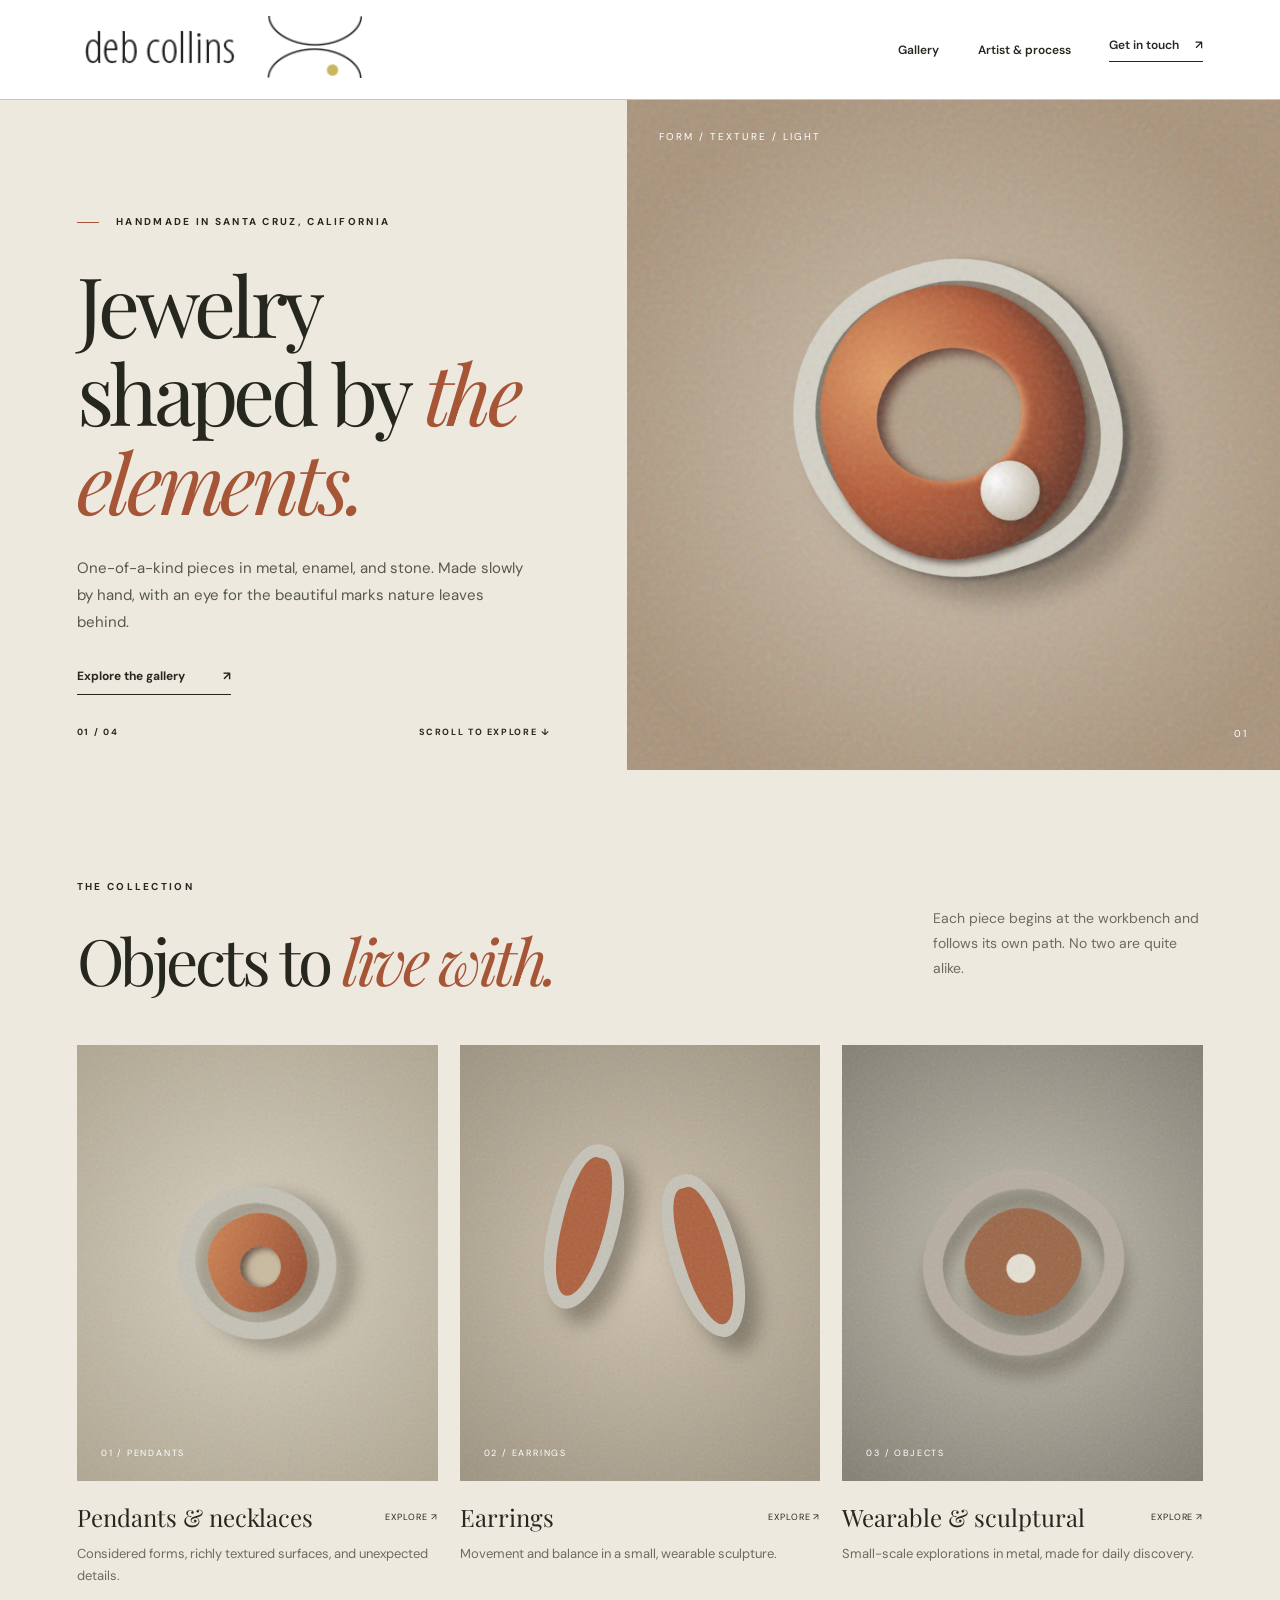
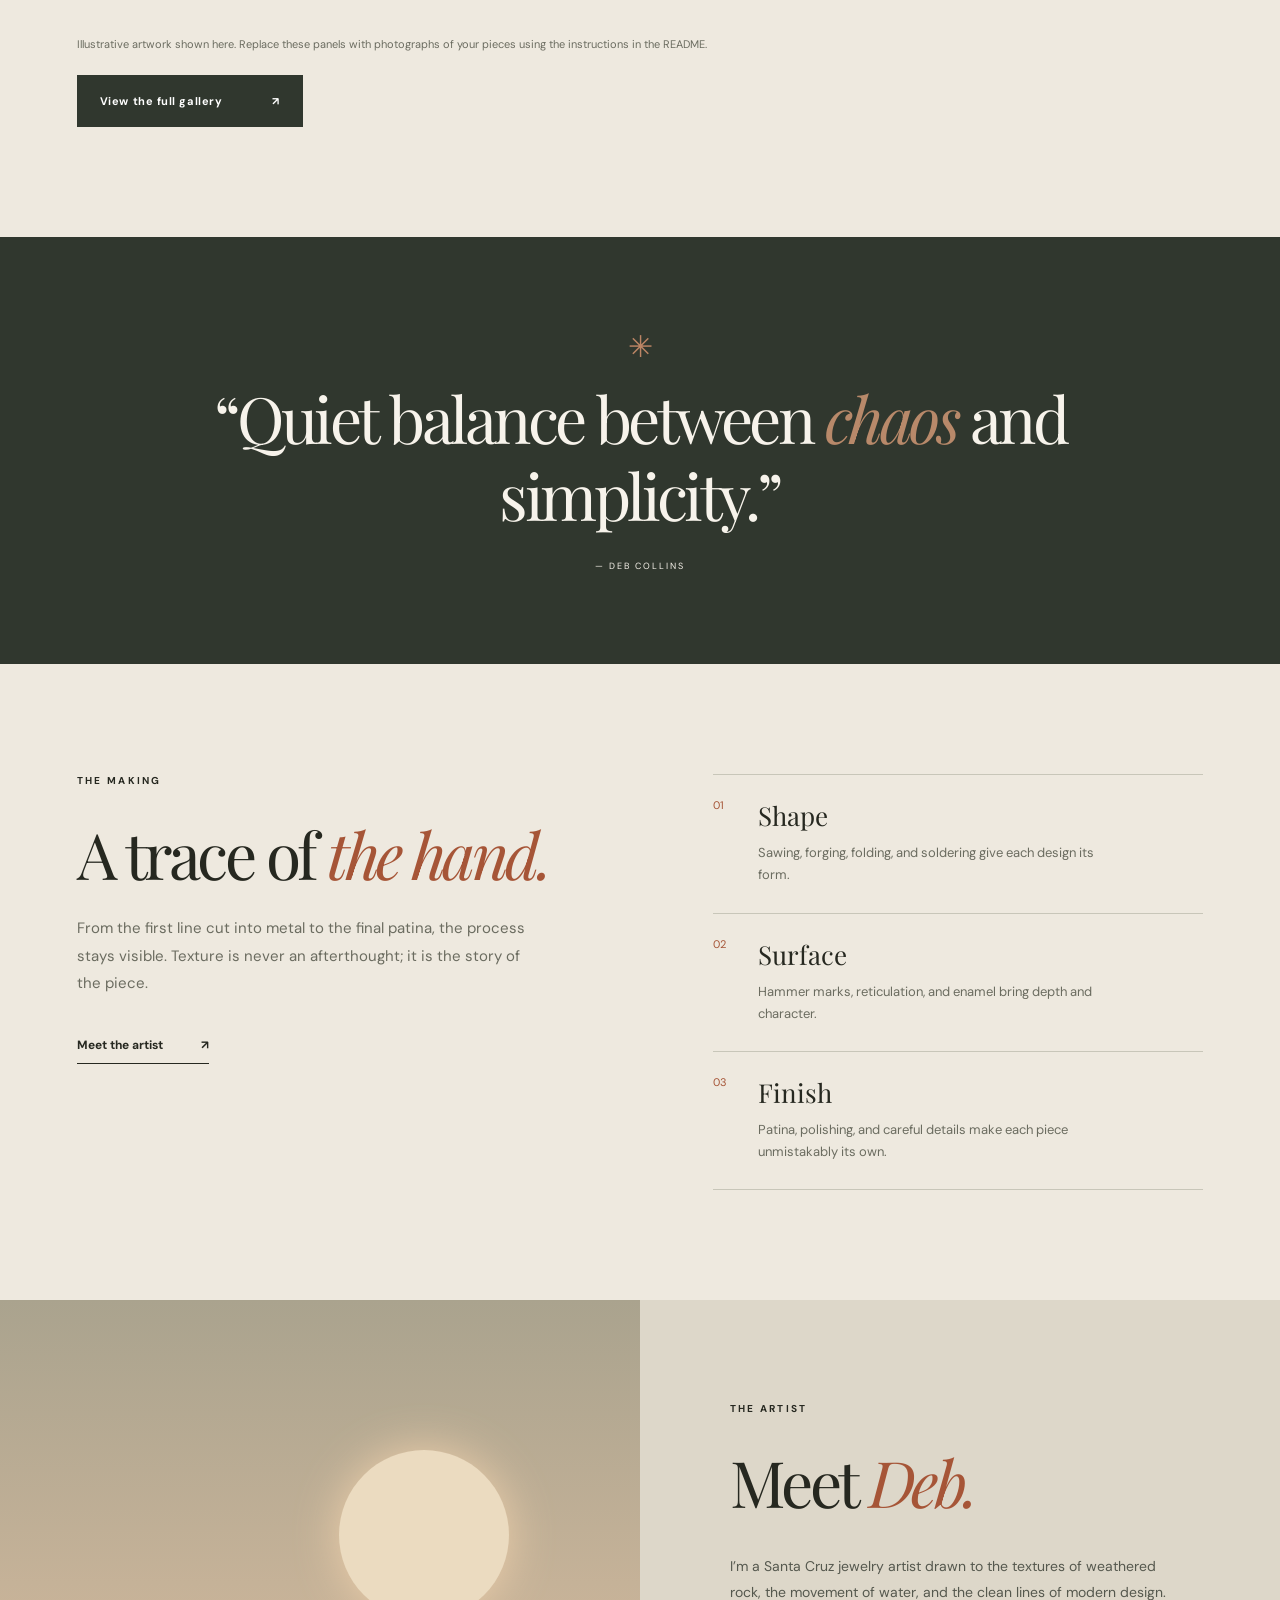
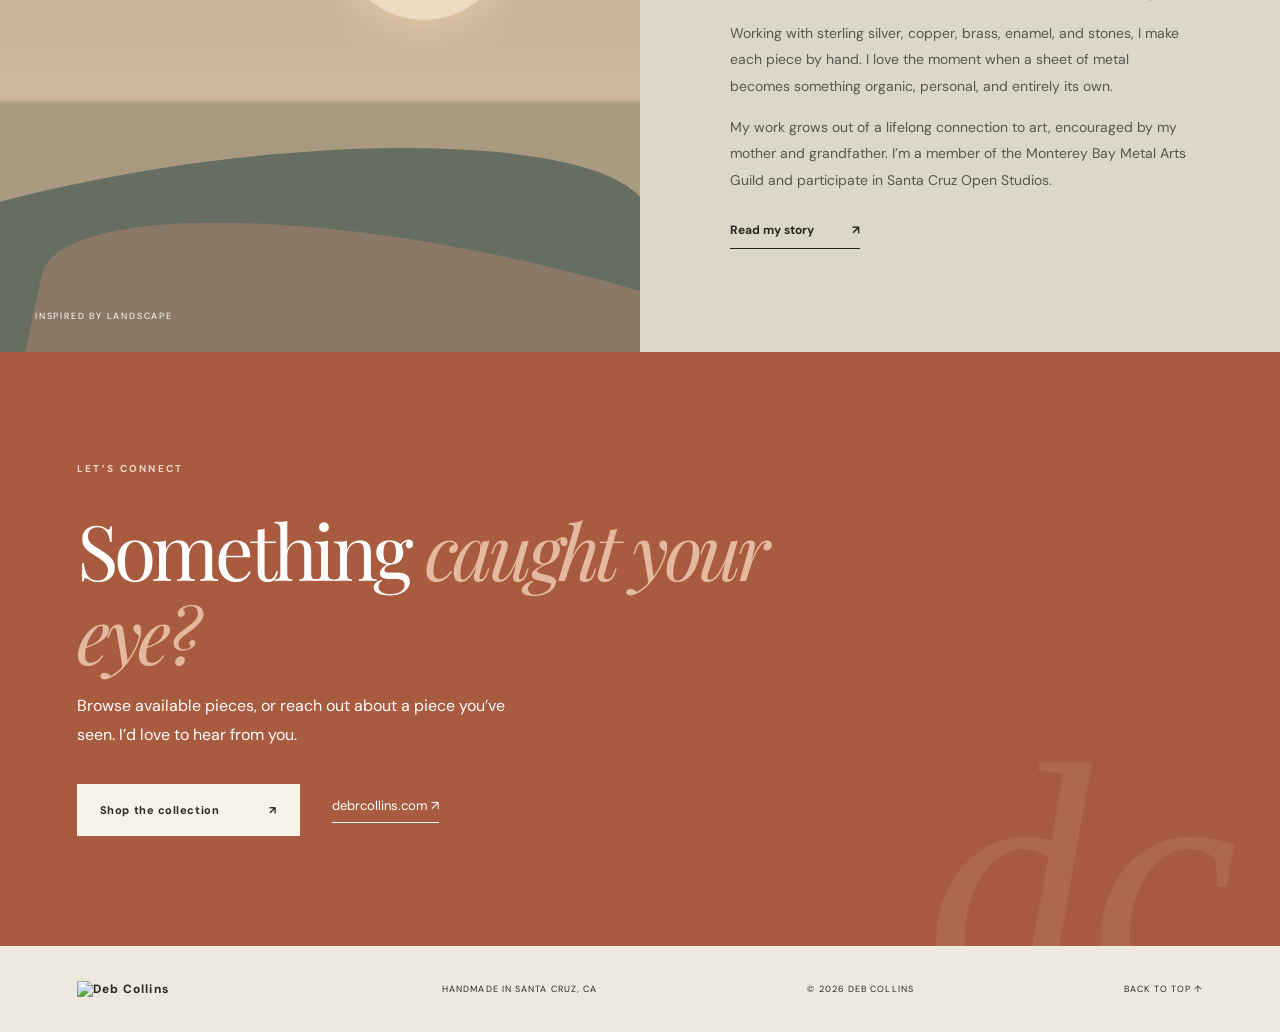
==== commit 4ffe5c8c: "Fix logo filename in index.html" ====
--- a/index.html
+++ b/index.html
@@ -6,13 +6,13 @@
   <meta name="description" content="One-of-a-kind jewelry by Santa Cruz metalsmith Deb Collins. Hand-fabricated sterling silver, copper, brass, enamel, and stone.">
   <meta name="theme-color" content="#eee9df">
   <title>Deb Collins | Art Jewelry</title>
-  <link rel="icon" href="assets/logo.png" type="image/png">
+  <link rel="icon" href="assets/longlogo.png" type="image/png">
   <link rel="stylesheet" href="styles.css">
 </head>
 <body>
   <a class="skip" href="#main">Skip to content</a>
   <header class="site-header">
-    <a class="brand" href="#top" aria-label="Deb Collins home"><img class="brand-logo" src="assets/longlog.png" alt="Deb Collins"></a>
+    <a class="brand" href="#top" aria-label="Deb Collins home"><img class="brand-" src="assets/longlogo.png" alt="Deb Collins"></a>
     <button class="menu-toggle" type="button" aria-expanded="false" aria-controls="site-nav" aria-label="Open menu"><span></span><span></span></button>
     <nav id="site-nav" aria-label="Main navigation"><a href="gallery.html">Gallery</a><a href="artist.html">Artist &amp; process</a><a class="nav-contact" href="#contact">Get in touch <span aria-hidden="true">↗</span></a></nav>
   </header>
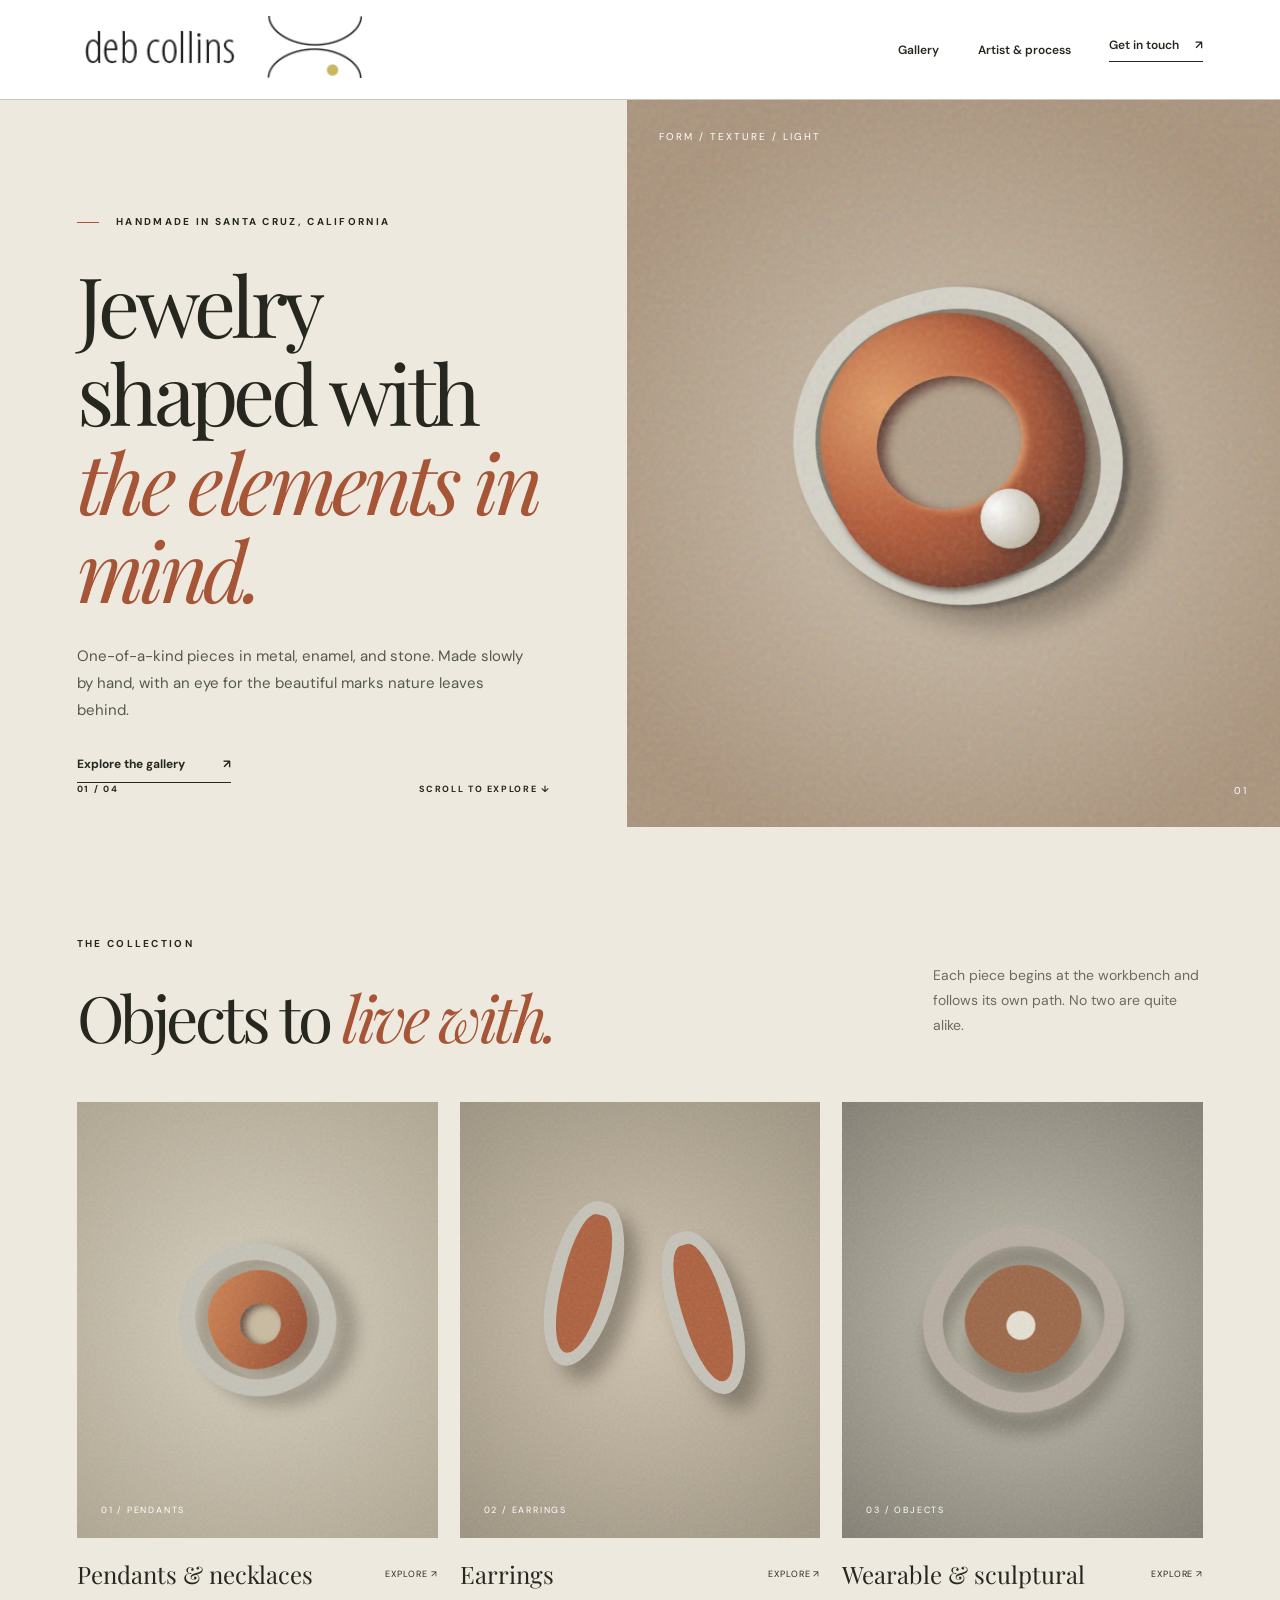
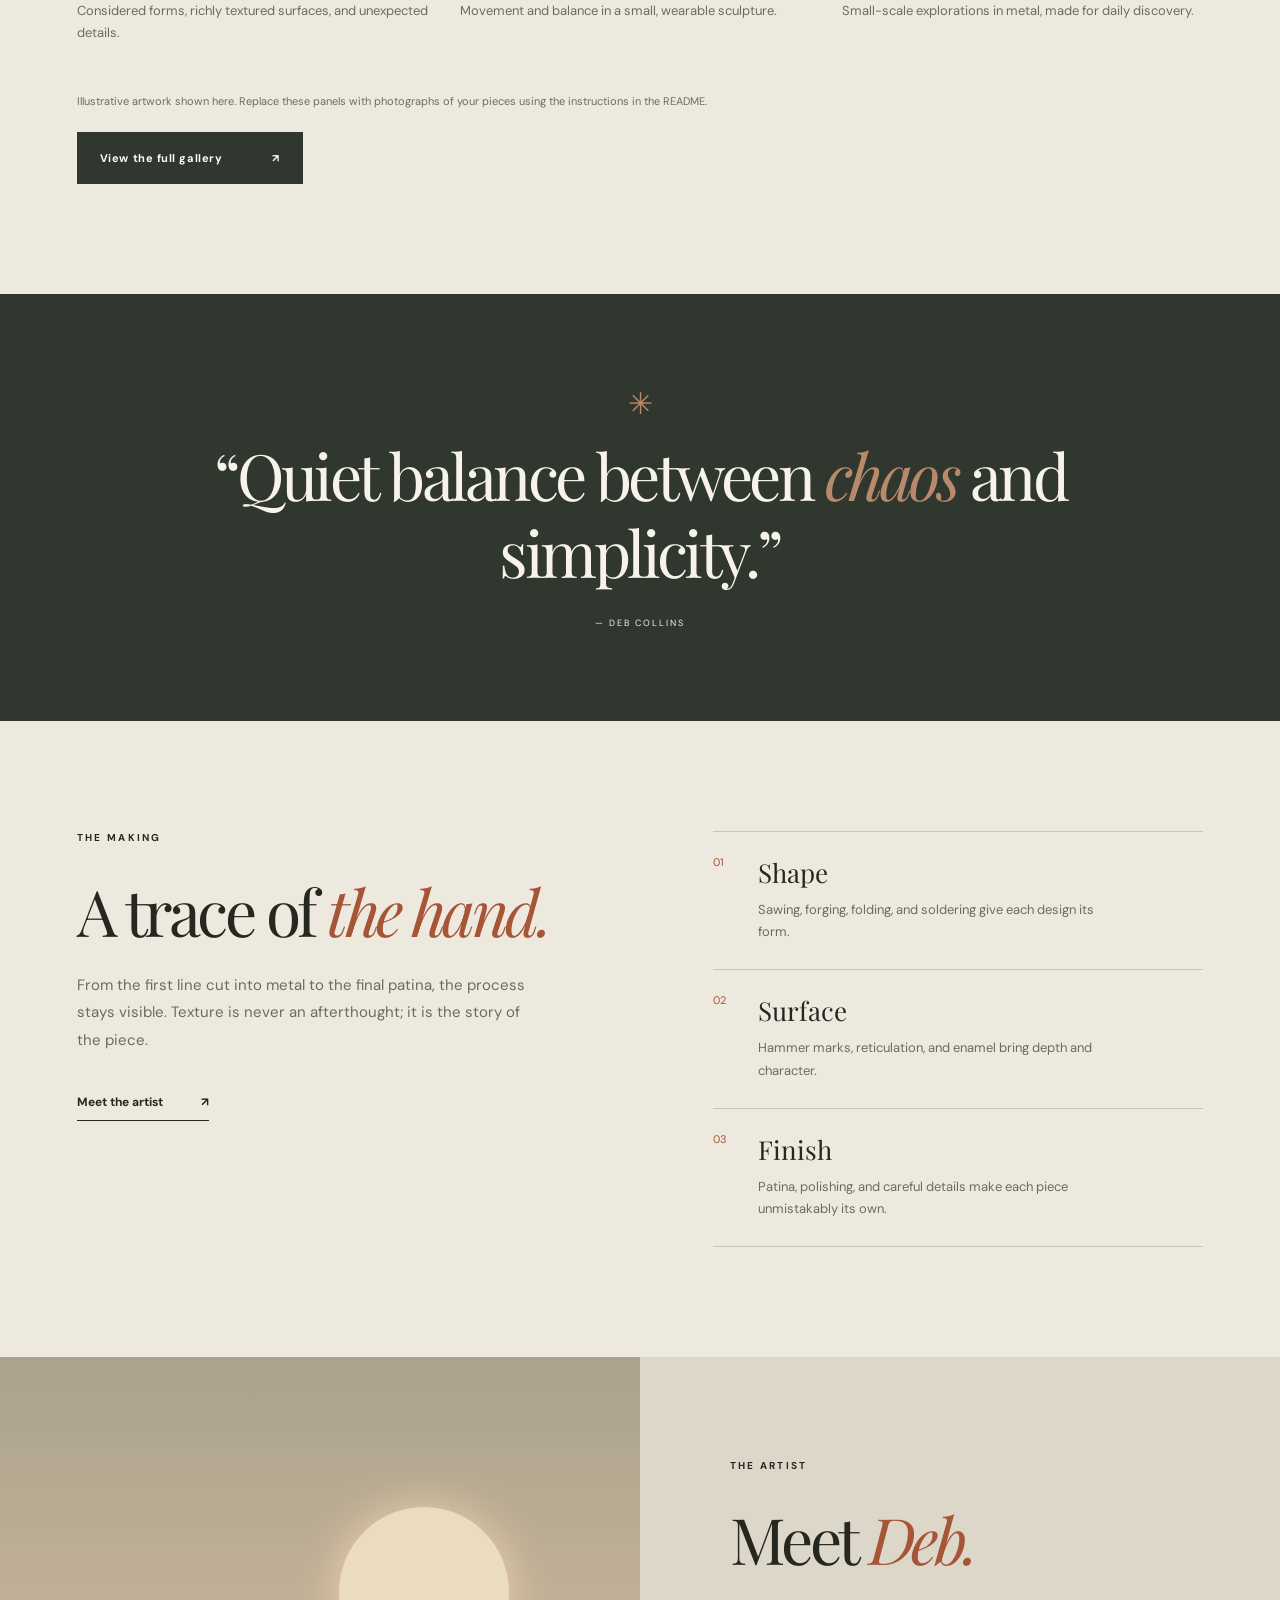
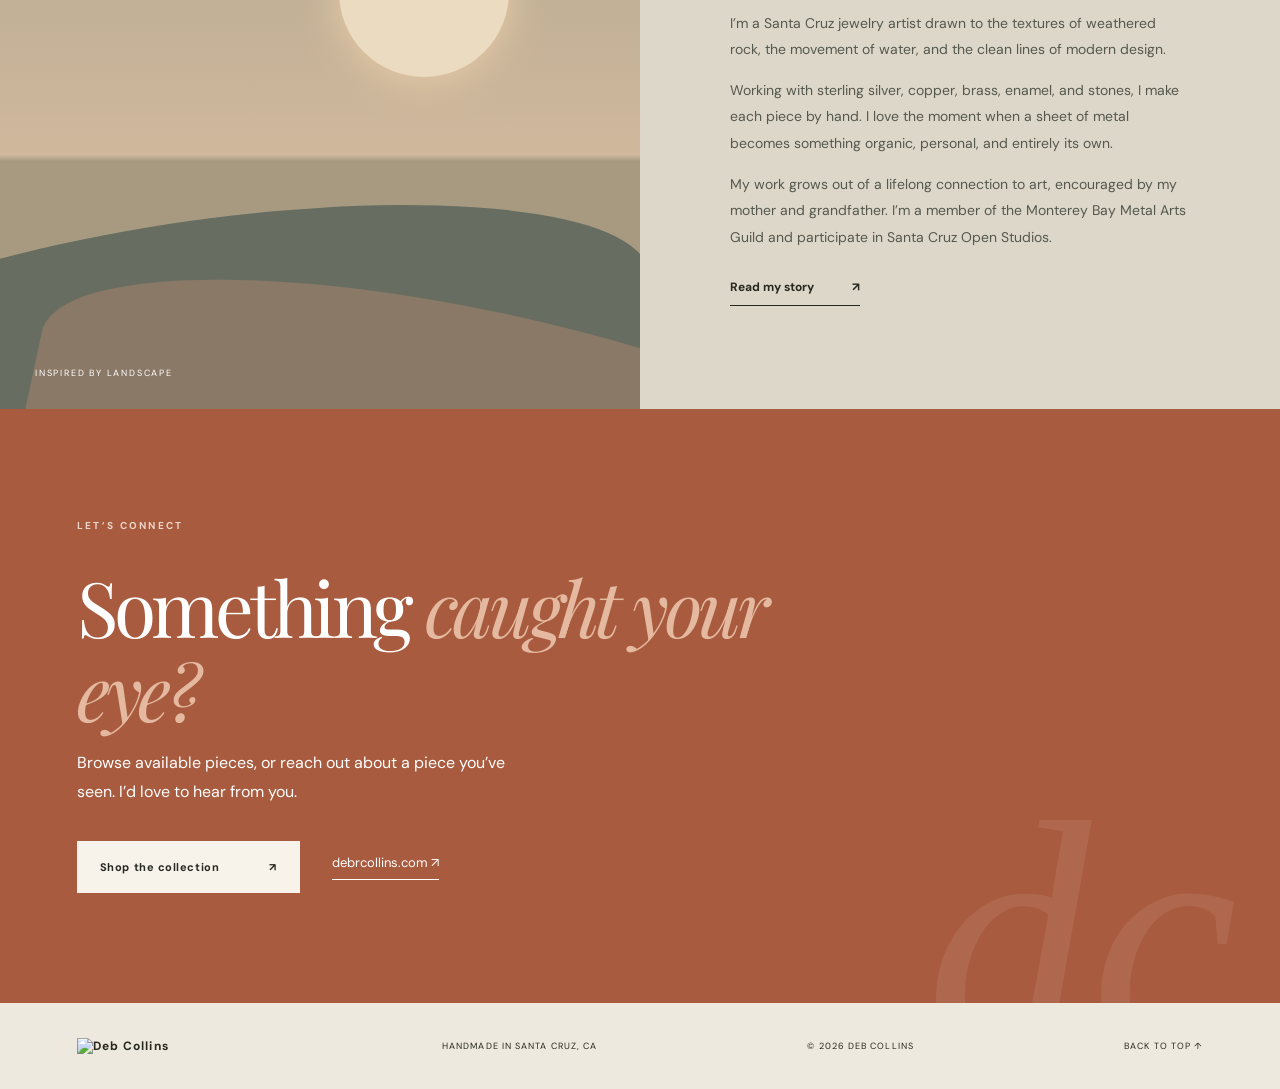
==== commit 30065ea0: "Revise hero section text in index.html Updated the hero section text for clarity and emphasis." ====
--- a/index.html
+++ b/index.html
@@ -19,7 +19,7 @@
 
   <main id="main">
     <section id="top" class="hero" aria-labelledby="hero-title">
-      <div class="hero-copy"><p class="eyebrow"><span class="tiny-line"></span> HANDMADE IN SANTA CRUZ, CALIFORNIA</p><h1 id="hero-title">Jewelry shaped by <em>the elements.</em></h1><p class="hero-description">One-of-a-kind pieces in metal, enamel, and stone. Made slowly by hand, with an eye for the beautiful marks nature leaves behind.</p><a class="text-link" href="gallery.html">Explore the gallery <span aria-hidden="true">↗</span></a><div class="hero-index"><span>01 / 04</span><span>SCROLL TO EXPLORE ↓</span></div></div>
+      <div class="hero-copy"><p class="eyebrow"><span class="tiny-line"></span> HANDMADE IN SANTA CRUZ, CALIFORNIA</p><h1 id="hero-title">Jewelry shaped with <em>the elements in mind.</em></h1><p class="hero-description">One-of-a-kind pieces in metal, enamel, and stone. Made slowly by hand, with an eye for the beautiful marks nature leaves behind.</p><a class="text-link" href="gallery.html">Explore the gallery <span aria-hidden="true">↗</span></a><div class="hero-index"><span>01 / 04</span><span>SCROLL TO EXPLORE ↓</span></div></div>
       <div class="hero-art" role="img" aria-label="Abstract illustration of a sculptural copper and silver pendant"><div class="art-caption">FORM / TEXTURE / LIGHT</div><div class="hero-sculpture"><span class="hero-ring"></span><span class="hero-disc"></span><span class="hero-cutout"></span><span class="hero-pearl"></span></div><span class="art-number">01</span></div>
     </section>
 
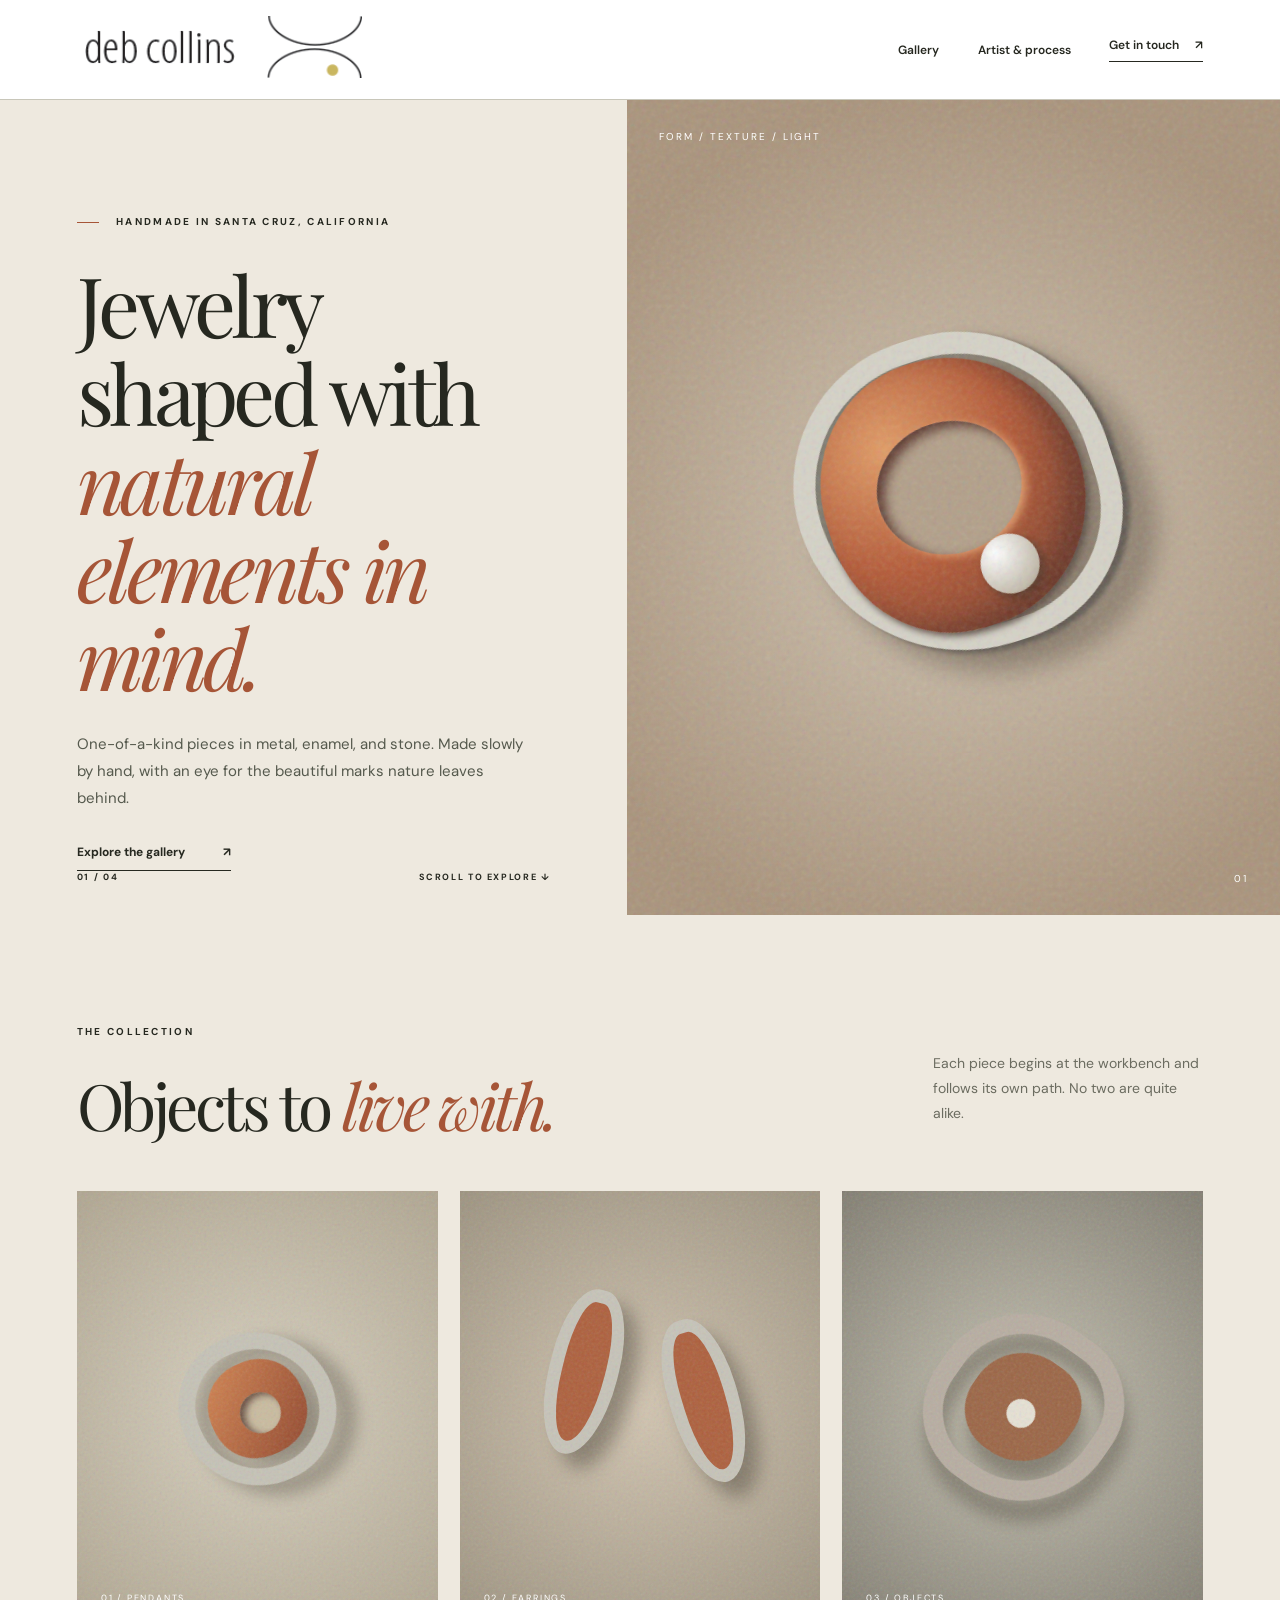
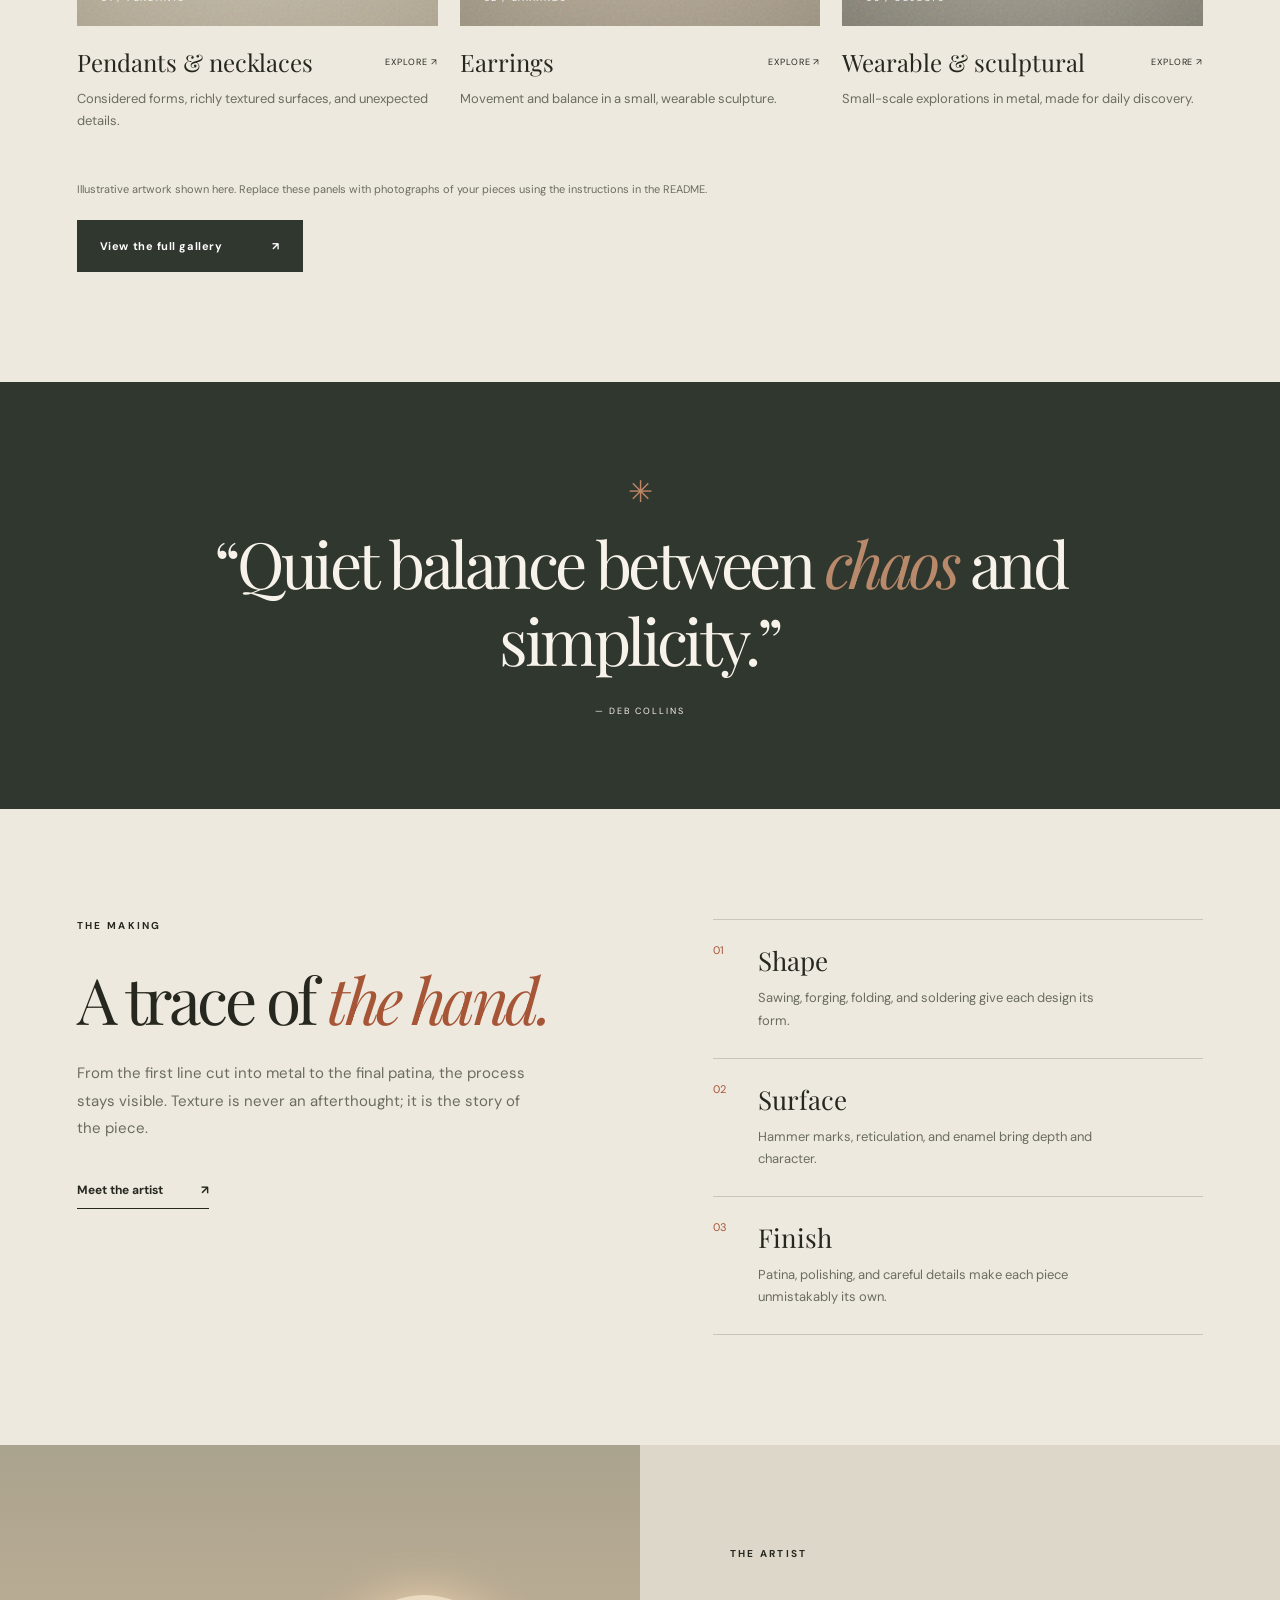
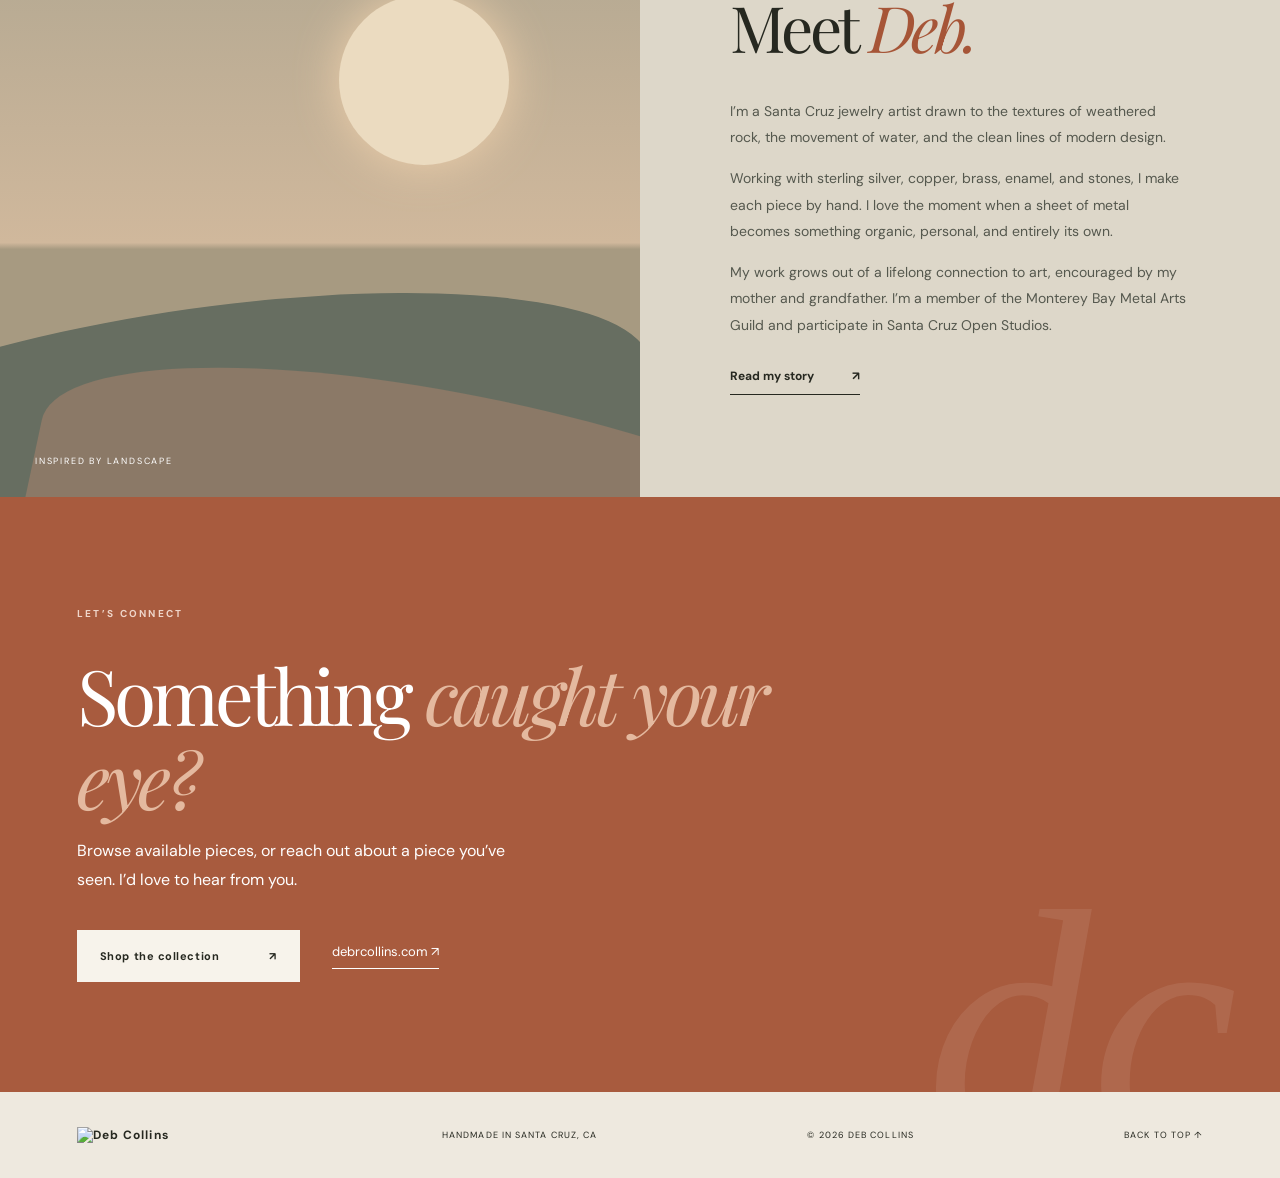
==== commit fc1af329: "Update hero section text for clarity" ====
--- a/index.html
+++ b/index.html
@@ -19,7 +19,7 @@
 
   <main id="main">
     <section id="top" class="hero" aria-labelledby="hero-title">
-      <div class="hero-copy"><p class="eyebrow"><span class="tiny-line"></span> HANDMADE IN SANTA CRUZ, CALIFORNIA</p><h1 id="hero-title">Jewelry shaped with <em>the elements in mind.</em></h1><p class="hero-description">One-of-a-kind pieces in metal, enamel, and stone. Made slowly by hand, with an eye for the beautiful marks nature leaves behind.</p><a class="text-link" href="gallery.html">Explore the gallery <span aria-hidden="true">↗</span></a><div class="hero-index"><span>01 / 04</span><span>SCROLL TO EXPLORE ↓</span></div></div>
+      <div class="hero-copy"><p class="eyebrow"><span class="tiny-line"></span> HANDMADE IN SANTA CRUZ, CALIFORNIA</p><h1 id="hero-title">Jewelry shaped with <em>natural elements in mind.</em></h1><p class="hero-description">One-of-a-kind pieces in metal, enamel, and stone. Made slowly by hand, with an eye for the beautiful marks nature leaves behind.</p><a class="text-link" href="gallery.html">Explore the gallery <span aria-hidden="true">↗</span></a><div class="hero-index"><span>01 / 04</span><span>SCROLL TO EXPLORE ↓</span></div></div>
       <div class="hero-art" role="img" aria-label="Abstract illustration of a sculptural copper and silver pendant"><div class="art-caption">FORM / TEXTURE / LIGHT</div><div class="hero-sculpture"><span class="hero-ring"></span><span class="hero-disc"></span><span class="hero-cutout"></span><span class="hero-pearl"></span></div><span class="art-number">01</span></div>
     </section>
 
